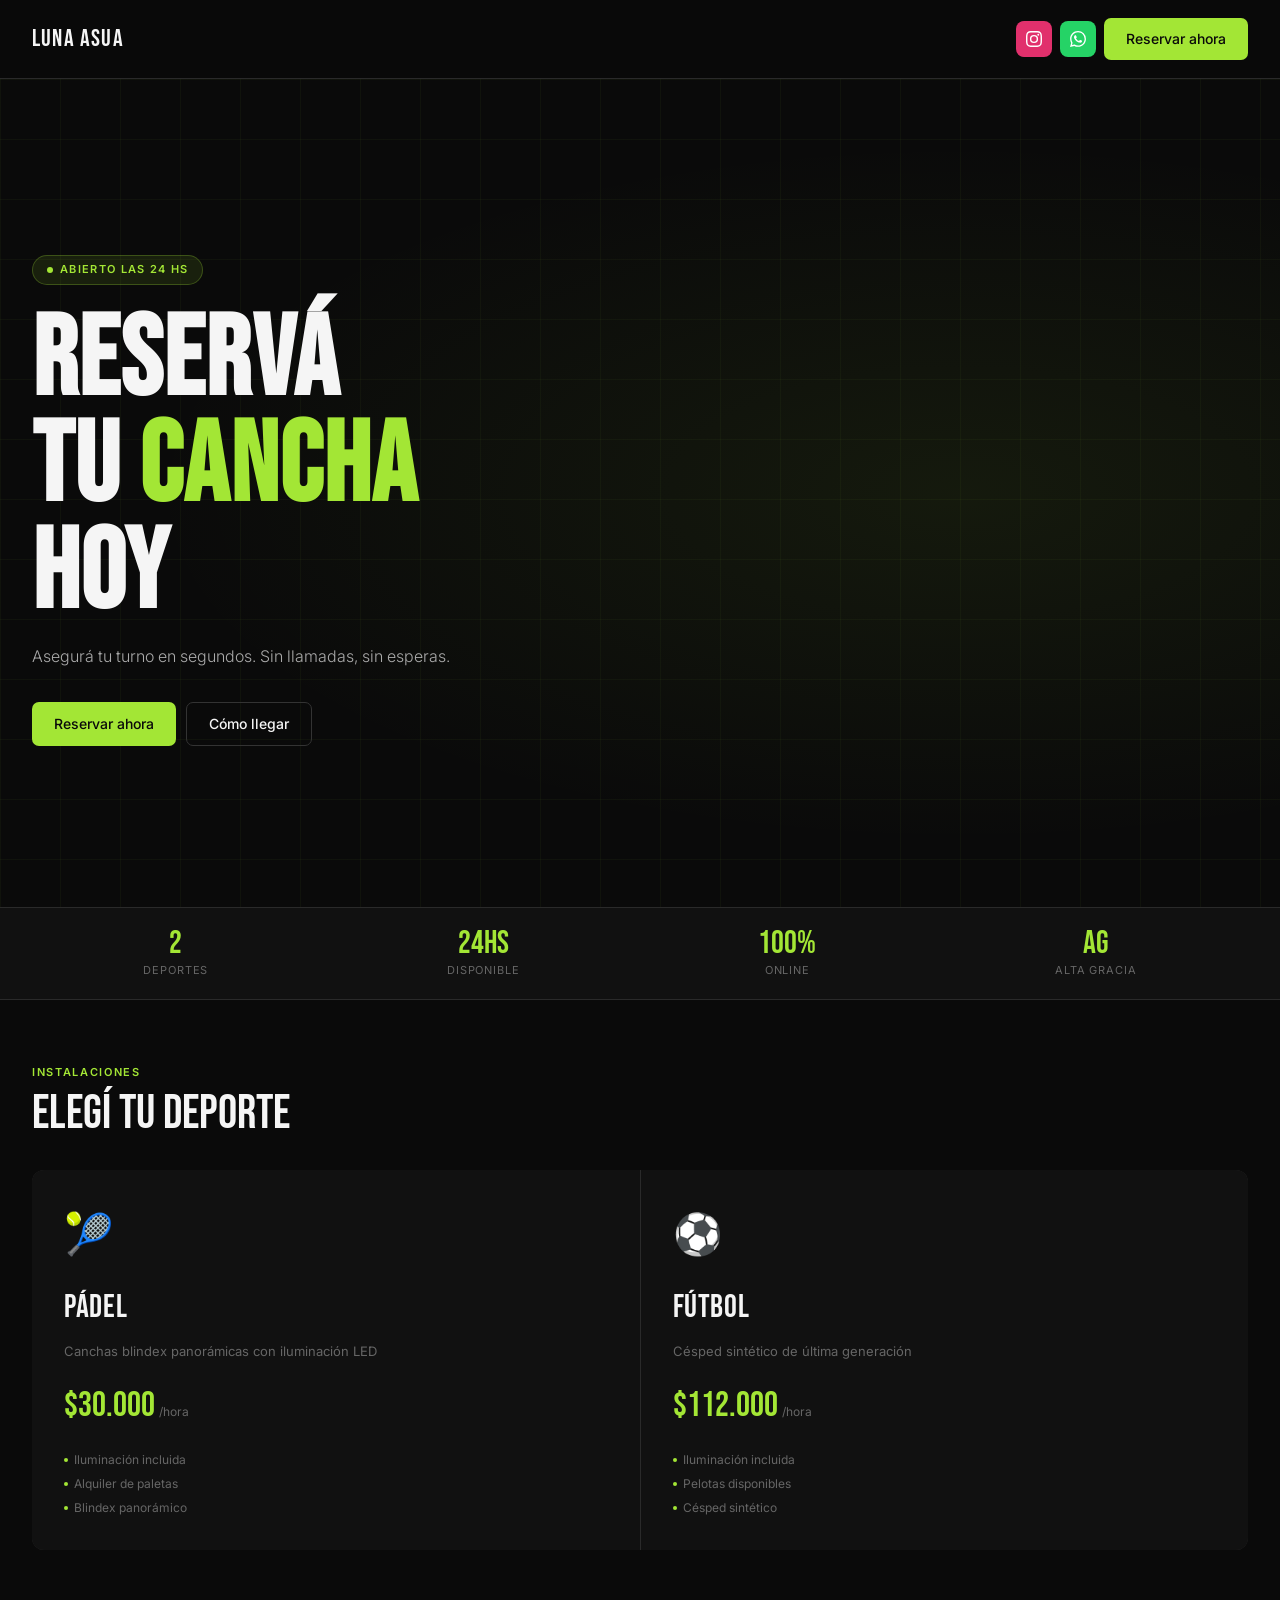
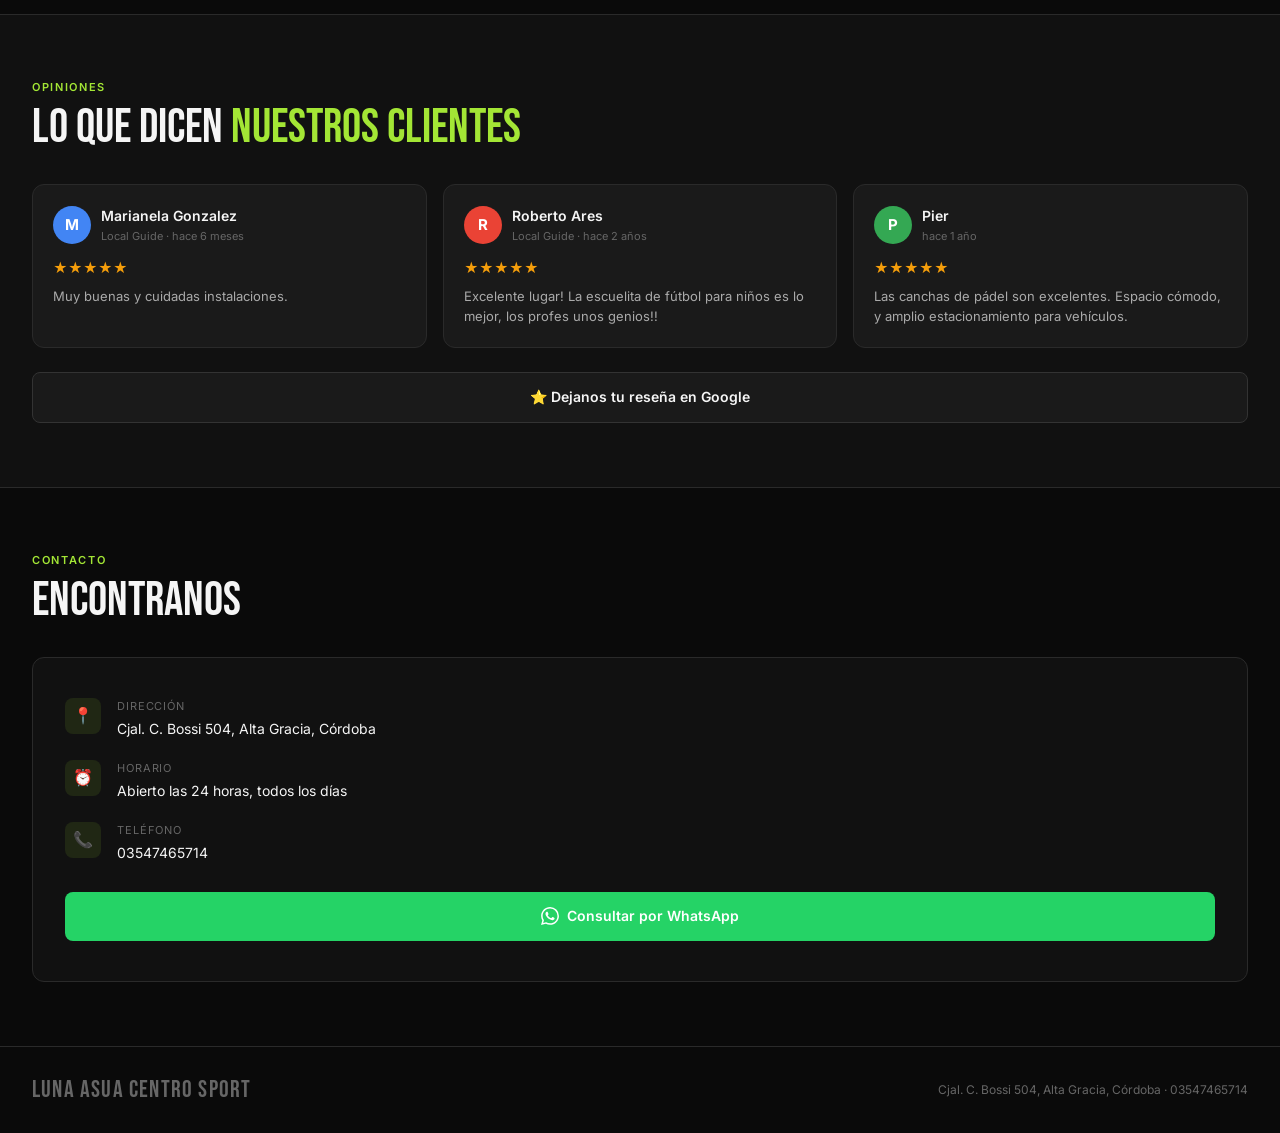
==== index.html @ 110de0d6 "redes sociales en nav y reseñas de google" ====
<!DOCTYPE html>
<html lang="es">
<head>
  <meta charset="UTF-8" />
  <meta name="viewport" content="width=device-width, initial-scale=1.0"/>
  <title>Luna Asua Centro Sport</title>
  <link rel="stylesheet" href="css/style.css"/>
  <style>
    .hero {
      min-height: 92vh;
      display: flex;
      flex-direction: column;
      justify-content: center;
      padding: 4rem 2rem 3rem;
      position: relative;
      overflow: hidden;
    }
    .hero-bg {
      position: absolute; inset: 0;
      background: radial-gradient(ellipse at 75% 50%, rgba(163,230,53,0.07) 0%, transparent 60%);
      pointer-events: none;
    }
    .hero-grid {
      position: absolute; inset: 0;
      background-image:
        linear-gradient(rgba(163,230,53,0.04) 1px, transparent 1px),
        linear-gradient(90deg, rgba(163,230,53,0.04) 1px, transparent 1px);
      background-size: 60px 60px;
      pointer-events: none;
    }
    .hero-badge {
      display: inline-flex; align-items: center; gap: 7px;
      background: rgba(163,230,53,0.1);
      border: 1px solid rgba(163,230,53,0.25);
      color: var(--verde);
      font-size: 11px; font-weight: 600;
      letter-spacing: 0.12em; text-transform: uppercase;
      padding: 5px 14px; border-radius: 100px;
      margin-bottom: 1.5rem; width: fit-content;
    }
    .pulse { width:6px; height:6px; background:var(--verde); border-radius:50%; animation: pulse 2s infinite; }
    @keyframes pulse { 0%,100%{opacity:1} 50%{opacity:.3} }
    .hero h1 {
      font-family: 'Bebas Neue', sans-serif;
      font-size: clamp(3.5rem, 10vw, 7rem);
      line-height: 0.95; letter-spacing: 0.01em;
      margin-bottom: 1rem; position: relative; z-index:1;
    }
    .hero h1 span { color: var(--verde); }
    .hero p { font-size: 1rem; color: var(--text2); max-width: 420px; margin-bottom: 2rem; font-weight: 300; position:relative; z-index:1; }
    .hero-btns { display:flex; gap:10px; flex-wrap:wrap; position:relative; z-index:1; }

    .stats-bar {
      background: var(--bg2);
      border-top: 1px solid var(--border);
      border-bottom: 1px solid var(--border);
      padding: 1.25rem 2rem;
      display: flex; gap: 1rem; flex-wrap: wrap; justify-content: space-around;
    }
    .stat { text-align:center; }
    .stat-num { font-family:'Bebas Neue',sans-serif; font-size:2rem; color:var(--verde); line-height:1; }
    .stat-label { font-size:11px; color:var(--muted); text-transform:uppercase; letter-spacing:0.08em; margin-top:2px; }

    .sports-grid { display:grid; grid-template-columns: repeat(auto-fit, minmax(260px,1fr)); gap:1px; background:var(--border); border-radius:12px; overflow:hidden; }
    .sport-card { background:var(--bg2); padding:2rem; transition:background 0.2s; cursor:pointer; }
    .sport-card:hover { background:var(--bg3); }
    .sport-emoji { font-size:2.5rem; margin-bottom:1rem; display:block; }
    .sport-name { font-family:'Bebas Neue',sans-serif; font-size:2rem; letter-spacing:0.02em; }
    .sport-desc { font-size:13px; color:var(--muted); margin:0.5rem 0 1rem; }
    .sport-price-val { font-family:'Bebas Neue',sans-serif; font-size:2.2rem; color:var(--verde); }
    .sport-price-unit { font-size:12px; color:var(--muted); }
    .features { margin-top:1rem; display:flex; flex-direction:column; gap:5px; }
    .feat { font-size:12px; color:var(--muted); display:flex; align-items:center; gap:6px; }
    .feat::before { content:''; width:4px; height:4px; background:var(--verde); border-radius:50%; flex-shrink:0; }

    .steps-grid { display:grid; grid-template-columns:repeat(auto-fit,minmax(180px,1fr)); gap:1.5rem; }
    .step-num { font-family:'Bebas Neue',sans-serif; font-size:4rem; color:rgba(163,230,53,0.12); line-height:1; margin-bottom:-0.5rem; }
    .step-title { font-size:15px; font-weight:600; margin-bottom:0.3rem; }
    .step-desc { font-size:13px; color:var(--muted); }

    .contact-card { background:var(--bg2); border:1px solid var(--border); border-radius:12px; padding:2.5rem 2rem; display:flex; flex-direction:column; gap:1.25rem; }
    .contact-row { display:flex; align-items:flex-start; gap:1rem; }
    .contact-icon { width:36px; height:36px; background:rgba(163,230,53,0.1); border-radius:8px; display:flex; align-items:center; justify-content:center; font-size:16px; flex-shrink:0; }
    .contact-lbl { font-size:11px; color:var(--muted); text-transform:uppercase; letter-spacing:0.08em; margin-bottom:2px; }
    .contact-val { font-size:14px; }
    .whatsapp-btn {
      display:flex; align-items:center; justify-content:center; gap:8px;
      background:#25d366; color:#fff; font-weight:600; font-size:14px;
      padding:13px 24px; border-radius:8px; border:none; cursor:pointer;
      transition:opacity 0.2s; margin-top:0.5rem; text-decoration:none;
    }
    .whatsapp-btn:hover { opacity:0.88; }
  </style>
</head>
<body>

<nav class="nav">
  <div class="nav-brand" id="nav-brand">CARGANDO...</div>
 <div style="display:flex;align-items:center;gap:8px;">
  <a id="nav-instagram" href="#" target="_blank" style="width:36px;height:36px;border-radius:8px;background:#E1306C;display:flex;align-items:center;justify-content:center;">
    <svg width="16" height="16" viewBox="0 0 24 24" fill="white"><path d="M12 2.163c3.204 0 3.584.012 4.85.07 3.252.148 4.771 1.691 4.919 4.919.058 1.265.069 1.645.069 4.849 0 3.205-.012 3.584-.069 4.849-.149 3.225-1.664 4.771-4.919 4.919-1.266.058-1.644.07-4.85.07-3.204 0-3.584-.012-4.849-.07-3.26-.149-4.771-1.699-4.919-4.92-.058-1.265-.07-1.644-.07-4.849 0-3.204.013-3.583.07-4.849.149-3.227 1.664-4.771 4.919-4.919 1.266-.057 1.645-.069 4.849-.069zM12 0C8.741 0 8.333.014 7.053.072 2.695.272.273 2.69.073 7.052.014 8.333 0 8.741 0 12c0 3.259.014 3.668.072 4.948.2 4.358 2.618 6.78 6.98 6.98C8.333 23.986 8.741 24 12 24c3.259 0 3.668-.014 4.948-.072 4.354-.2 6.782-2.618 6.979-6.98.059-1.28.073-1.689.073-4.948 0-3.259-.014-3.667-.072-4.947-.196-4.354-2.617-6.78-6.979-6.98C15.668.014 15.259 0 12 0zm0 5.838a6.162 6.162 0 100 12.324 6.162 6.162 0 000-12.324zM12 16a4 4 0 110-8 4 4 0 010 8zm6.406-11.845a1.44 1.44 0 100 2.881 1.44 1.44 0 000-2.881z"/></svg>
  </a>
  <a id="nav-whatsapp" href="#" target="_blank" style="width:36px;height:36px;border-radius:8px;background:#25d366;display:flex;align-items:center;justify-content:center;">
    <svg width="16" height="16" viewBox="0 0 24 24" fill="white"><path d="M17.472 14.382c-.297-.149-1.758-.867-2.03-.967-.273-.099-.471-.148-.67.15-.197.297-.767.966-.94 1.164-.173.199-.347.223-.644.075-.297-.15-1.255-.463-2.39-1.475-.883-.788-1.48-1.761-1.653-2.059-.173-.297-.018-.458.13-.606.134-.133.298-.347.446-.52.149-.174.198-.298.298-.497.099-.198.05-.371-.025-.52-.075-.149-.669-1.612-.916-2.207-.242-.579-.487-.5-.669-.51-.173-.008-.371-.01-.57-.01-.198 0-.52.074-.792.372-.272.297-1.04 1.016-1.04 2.479 0 1.462 1.065 2.875 1.213 3.074.149.198 2.096 3.2 5.077 4.487.709.306 1.262.489 1.694.625.712.227 1.36.195 1.871.118.571-.085 1.758-.719 2.006-1.413.248-.694.248-1.289.173-1.413-.074-.124-.272-.198-.57-.347m-5.421 7.403h-.004a9.87 9.87 0 01-5.031-1.378l-.361-.214-3.741.982.998-3.648-.235-.374a9.86 9.86 0 01-1.51-5.26c.001-5.45 4.436-9.884 9.888-9.884 2.64 0 5.122 1.03 6.988 2.898a9.825 9.825 0 012.893 6.994c-.003 5.45-4.437 9.884-9.885 9.884m8.413-18.297A11.815 11.815 0 0012.05 0C5.495 0 .16 5.335.157 11.892c0 2.096.547 4.142 1.588 5.945L.057 24l6.305-1.654a11.882 11.882 0 005.683 1.448h.005c6.554 0 11.89-5.335 11.893-11.893a11.821 11.821 0 00-3.48-8.413z"/></svg>
  </a>
  <a href="reservar.html" class="btn btn-primary">Reservar ahora</a>
</div>
</nav>

<!-- HERO -->
<section class="hero">
  <div class="hero-bg"></div>
  <div class="hero-grid"></div>
  <div class="hero-badge"><span class="pulse"></span>Abierto las 24 hs</div>
  <h1>RESERVÁ<br>TU <span>CANCHA</span><br>HOY</h1>
  <p>Asegurá tu turno en segundos. Sin llamadas, sin esperas.</p>
  <div class="hero-btns">
    <a href="reservar.html" class="btn btn-primary">Reservar ahora</a>
    <a id="btn-mapa" href="#" class="btn btn-ghost" target="_blank">Cómo llegar</a>
  </div>
</section>

<!-- STATS -->
<div class="stats-bar">
  <div class="stat"><div class="stat-num" id="stat-deportes">—</div><div class="stat-label">Deportes</div></div>
  <div class="stat"><div class="stat-num">24HS</div><div class="stat-label">Disponible</div></div>
  <div class="stat"><div class="stat-num">100%</div><div class="stat-label">Online</div></div>
  <div class="stat"><div class="stat-num">AG</div><div class="stat-label">Alta Gracia</div></div>
</div>

<!-- DEPORTES -->
<section class="section">
  <div class="section-label">Instalaciones</div>
  <div class="section-title">Elegí tu deporte</div>
  <div class="sports-grid" id="sports-grid"></div>
</section>

<!-- CÓMO FUNCIONA -->

    <section class="section" style="background:var(--bg2); border-top:1px solid var(--border); border-bottom:1px solid var(--border);">
  <div class="section-label">Opiniones</div>
  <div class="section-title">Lo que dicen <span style="color:var(--verde)">nuestros clientes</span></div>
  <div style="display:grid;grid-template-columns:repeat(auto-fit,minmax(260px,1fr));gap:1rem;margin-bottom:1.5rem;">
    <div style="background:var(--bg3);border:1px solid var(--border);border-radius:12px;padding:1.25rem;">
      <div style="display:flex;align-items:center;gap:10px;margin-bottom:0.75rem;">
        <div style="width:38px;height:38px;border-radius:50%;background:#4285f4;display:flex;align-items:center;justify-content:center;font-weight:700;color:#fff;font-size:15px;">M</div>
        <div>
          <div style="font-size:14px;font-weight:600;">Marianela Gonzalez</div>
          <div style="font-size:11px;color:var(--muted);">Local Guide · hace 6 meses</div>
        </div>
      </div>
      <div style="color:#f59e0b;font-size:14px;margin-bottom:6px;">★★★★★</div>
      <p style="font-size:13px;color:var(--text2);line-height:1.6;">Muy buenas y cuidadas instalaciones.</p>
    </div>
    <div style="background:var(--bg3);border:1px solid var(--border);border-radius:12px;padding:1.25rem;">
      <div style="display:flex;align-items:center;gap:10px;margin-bottom:0.75rem;">
        <div style="width:38px;height:38px;border-radius:50%;background:#ea4335;display:flex;align-items:center;justify-content:center;font-weight:700;color:#fff;font-size:15px;">R</div>
        <div>
          <div style="font-size:14px;font-weight:600;">Roberto Ares</div>
          <div style="font-size:11px;color:var(--muted);">Local Guide · hace 2 años</div>
        </div>
      </div>
      <div style="color:#f59e0b;font-size:14px;margin-bottom:6px;">★★★★★</div>
      <p style="font-size:13px;color:var(--text2);line-height:1.6;">Excelente lugar! La escuelita de fútbol para niños es lo mejor, los profes unos genios!!</p>
    </div>
    <div style="background:var(--bg3);border:1px solid var(--border);border-radius:12px;padding:1.25rem;">
      <div style="display:flex;align-items:center;gap:10px;margin-bottom:0.75rem;">
        <div style="width:38px;height:38px;border-radius:50%;background:#34a853;display:flex;align-items:center;justify-content:center;font-weight:700;color:#fff;font-size:15px;">P</div>
        <div>
          <div style="font-size:14px;font-weight:600;">Pier</div>
          <div style="font-size:11px;color:var(--muted);">hace 1 año</div>
        </div>
      </div>
      <div style="color:#f59e0b;font-size:14px;margin-bottom:6px;">★★★★★</div>
      <p style="font-size:13px;color:var(--text2);line-height:1.6;">Las canchas de pádel son excelentes. Espacio cómodo, y amplio estacionamiento para vehículos.</p>
    </div>
  </div>
  <a href="https://www.google.com/maps/place/Luna+-+Asua+Centro+Sport/@-31.6527877,-64.4208845,1919m/data=!3m1!1e3!4m8!3m7!1s0x942d579588a7d0e3:0x297179f683d9a90e!8m2!3d-31.6526319!4d-64.4248749!9m1!1b1!16s%2Fg%2F11t6v9pdvb?entry=ttu" target="_blank" style="display:flex;align-items:center;justify-content:center;gap:8px;background:var(--bg3);border:1px solid var(--border2);border-radius:8px;padding:13px 24px;color:var(--text);font-size:14px;font-weight:600;text-decoration:none;transition:background 0.2s;">
    ⭐ Dejanos tu reseña en Google
  </a>
</section>
</section>

<!-- CONTACTO -->
<section class="section">
  <div class="section-label">Contacto</div>
  <div class="section-title">Encontranos</div>
  <div class="contact-card">
    <div class="contact-row">
      <div class="contact-icon">📍</div>
      <div><div class="contact-lbl">Dirección</div><div class="contact-val" id="dir">—</div></div>
    </div>
    <div class="contact-row">
      <div class="contact-icon">⏰</div>
      <div><div class="contact-lbl">Horario</div><div class="contact-val">Abierto las 24 horas, todos los días</div></div>
    </div>
    <div class="contact-row">
      <div class="contact-icon">📞</div>
      <div><div class="contact-lbl">Teléfono</div><div class="contact-val" id="tel">—</div></div>
    </div>
    <a id="btn-whatsapp" href="#" class="whatsapp-btn" target="_blank">
      <svg width="18" height="18" viewBox="0 0 24 24" fill="white"><path d="M17.472 14.382c-.297-.149-1.758-.867-2.03-.967-.273-.099-.471-.148-.67.15-.197.297-.767.966-.94 1.164-.173.199-.347.223-.644.075-.297-.15-1.255-.463-2.39-1.475-.883-.788-1.48-1.761-1.653-2.059-.173-.297-.018-.458.13-.606.134-.133.298-.347.446-.52.149-.174.198-.298.298-.497.099-.198.05-.371-.025-.52-.075-.149-.669-1.612-.916-2.207-.242-.579-.487-.5-.669-.51-.173-.008-.371-.01-.57-.01-.198 0-.52.074-.792.372-.272.297-1.04 1.016-1.04 2.479 0 1.462 1.065 2.875 1.213 3.074.149.198 2.096 3.2 5.077 4.487.709.306 1.262.489 1.694.625.712.227 1.36.195 1.871.118.571-.085 1.758-.719 2.006-1.413.248-.694.248-1.289.173-1.413-.074-.124-.272-.198-.57-.347m-5.421 7.403h-.004a9.87 9.87 0 01-5.031-1.378l-.361-.214-3.741.982.998-3.648-.235-.374a9.86 9.86 0 01-1.51-5.26c.001-5.45 4.436-9.884 9.888-9.884 2.64 0 5.122 1.03 6.988 2.898a9.825 9.825 0 012.893 6.994c-.003 5.45-4.437 9.884-9.885 9.884m8.413-18.297A11.815 11.815 0 0012.05 0C5.495 0 .16 5.335.157 11.892c0 2.096.547 4.142 1.588 5.945L.057 24l6.305-1.654a11.882 11.882 0 005.683 1.448h.005c6.554 0 11.89-5.335 11.893-11.893a11.821 11.821 0 00-3.48-8.413z"/></svg>
      Consultar por WhatsApp
    </a>
  </div>
</section>

<footer>
  <div class="nav-brand" id="footer-brand">—</div>
  <div id="footer-dir">—</div>
</footer>

<script src="js/config.js"></script>
<script>
  // Poblar con config
  document.getElementById('nav-brand').innerHTML = CONFIG.nombre.split(' ').slice(0,2).join(' ').toUpperCase();
  document.getElementById('footer-brand').innerHTML = CONFIG.nombre.toUpperCase();
  document.getElementById('footer-dir').textContent = CONFIG.direccion + ' · ' + CONFIG.telefono;
  document.getElementById('dir').textContent = CONFIG.direccion;
  document.getElementById('tel').textContent = CONFIG.telefono;
  document.getElementById('stat-deportes').textContent = CONFIG.deportes.length;
  document.getElementById('btn-mapa').href = CONFIG.mapsUrl;
  document.getElementById('btn-whatsapp').href = `https://wa.me/${CONFIG.whatsapp}`;
document.getElementById('nav-instagram').href = CONFIG.instagram;
document.getElementById('nav-whatsapp').href = `https://wa.me/${CONFIG.whatsapp}`;
  // Deportes
  const grid = document.getElementById('sports-grid');
  CONFIG.deportes.forEach(d => {
    grid.innerHTML += `
      <div class="sport-card" onclick="location.href='reservar.html?deporte=${d.id}'">
        <span class="sport-emoji">${d.emoji}</span>
        <div class="sport-name">${d.nombre}</div>
        <div class="sport-desc">${d.descripcion}</div>
        <div style="display:flex;align-items:baseline;gap:4px;margin-top:.5rem">
          <span class="sport-price-val">$${d.precio.toLocaleString('es-AR')}</span>
          <span class="sport-price-unit">/hora</span>
        </div>
        <div class="features">${d.caracteristicas.map(c=>`<div class="feat">${c}</div>`).join('')}</div>
      </div>`;
  });
</script>
</body>
</html>
---- css/style.css ----
@import url('https://fonts.googleapis.com/css2?family=Bebas+Neue&family=Inter:wght@300;400;500;600&display=swap');

*, *::before, *::after { box-sizing: border-box; margin: 0; padding: 0; }

:root {
  --verde: #a3e635;
  --verde-dark: #84cc16;
  --bg: #0a0a0a;
  --bg2: #111111;
  --bg3: #1a1a1a;
  --bg4: #222222;
  --text: #f5f5f5;
  --text2: #aaaaaa;
  --muted: #666;
  --border: #2a2a2a;
  --border2: #333;
  --danger: #ef4444;
  --warning: #f59e0b;
  --success: #22c55e;
}

body {
  background: var(--bg);
  color: var(--text);
  font-family: 'Inter', sans-serif;
  font-size: 15px;
  line-height: 1.6;
}

a { color: inherit; text-decoration: none; }

/* NAV */
.nav {
  display: flex;
  align-items: center;
  justify-content: space-between;
  padding: 1.1rem 2rem;
  border-bottom: 1px solid var(--border);
  position: sticky;
  top: 0;
  background: rgba(10,10,10,0.93);
  backdrop-filter: blur(10px);
  z-index: 100;
}
.nav-brand {
  font-family: 'Bebas Neue', sans-serif;
  font-size: 1.5rem;
  letter-spacing: 0.05em;
}
.nav-brand span { color: var(--verde); }

/* BOTONES */
.btn {
  display: inline-flex;
  align-items: center;
  gap: 7px;
  padding: 10px 22px;
  border-radius: 7px;
  font-size: 14px;
  font-weight: 500;
  cursor: pointer;
  border: none;
  transition: all 0.18s;
}
.btn-primary { background: var(--verde); color: #0a0a0a; }
.btn-primary:hover { background: var(--verde-dark); transform: translateY(-1px); }
.btn-ghost { background: transparent; color: var(--text); border: 1px solid var(--border2); }
.btn-ghost:hover { border-color: #555; background: var(--bg3); }
.btn-danger { background: var(--danger); color: #fff; }
.btn-danger:hover { opacity: 0.85; }
.btn-success { background: var(--success); color: #0a0a0a; }
.btn-success:hover { opacity: 0.85; }
.btn:disabled { opacity: 0.45; cursor: not-allowed; transform: none; }

/* INPUTS */
input, select, textarea {
  background: var(--bg3);
  border: 1px solid var(--border2);
  color: var(--text);
  border-radius: 7px;
  padding: 10px 14px;
  font-size: 14px;
  font-family: 'Inter', sans-serif;
  width: 100%;
  transition: border-color 0.15s;
}
input:focus, select:focus, textarea:focus {
  outline: none;
  border-color: var(--verde);
}
label {
  font-size: 12px;
  font-weight: 500;
  color: var(--text2);
  text-transform: uppercase;
  letter-spacing: 0.08em;
  display: block;
  margin-bottom: 6px;
}
.field { margin-bottom: 1.1rem; }

/* CARDS */
.card {
  background: var(--bg2);
  border: 1px solid var(--border);
  border-radius: 12px;
  padding: 1.5rem;
}

/* BADGE */
.badge {
  display: inline-flex;
  align-items: center;
  gap: 5px;
  padding: 3px 10px;
  border-radius: 100px;
  font-size: 11px;
  font-weight: 600;
  text-transform: uppercase;
  letter-spacing: 0.07em;
}
.badge-pendiente { background: rgba(245,158,11,0.15); color: var(--warning); }
.badge-confirmada { background: rgba(34,197,94,0.15); color: var(--success); }
.badge-cancelada { background: rgba(239,68,68,0.15); color: var(--danger); }

/* SECCIÓN */
.section { padding: 4rem 2rem; }
.section-label {
  font-size: 11px;
  text-transform: uppercase;
  letter-spacing: 0.15em;
  color: var(--verde);
  font-weight: 600;
  margin-bottom: 0.5rem;
}
.section-title {
  font-family: 'Bebas Neue', sans-serif;
  font-size: clamp(2rem, 5vw, 3rem);
  line-height: 1;
  margin-bottom: 2rem;
}

/* TOAST */
#toast {
  position: fixed;
  bottom: 1.5rem;
  left: 50%;
  transform: translateX(-50%) translateY(80px);
  background: var(--bg3);
  border: 1px solid var(--border2);
  color: var(--text);
  padding: 12px 22px;
  border-radius: 8px;
  font-size: 14px;
  z-index: 999;
  transition: transform 0.3s ease;
  white-space: nowrap;
}
#toast.show { transform: translateX(-50%) translateY(0); }
#toast.ok { border-color: var(--success); color: var(--success); }
#toast.error { border-color: var(--danger); color: var(--danger); }

/* FOOTER */
footer {
  border-top: 1px solid var(--border);
  padding: 1.5rem 2rem;
  display: flex;
  justify-content: space-between;
  align-items: center;
  flex-wrap: wrap;
  gap: 0.5rem;
  font-size: 12px;
  color: var(--muted);
}

/* RESPONSIVE */
@media (max-width: 600px) {
  .nav { padding: 1rem; }
  .section { padding: 2.5rem 1rem; }
}
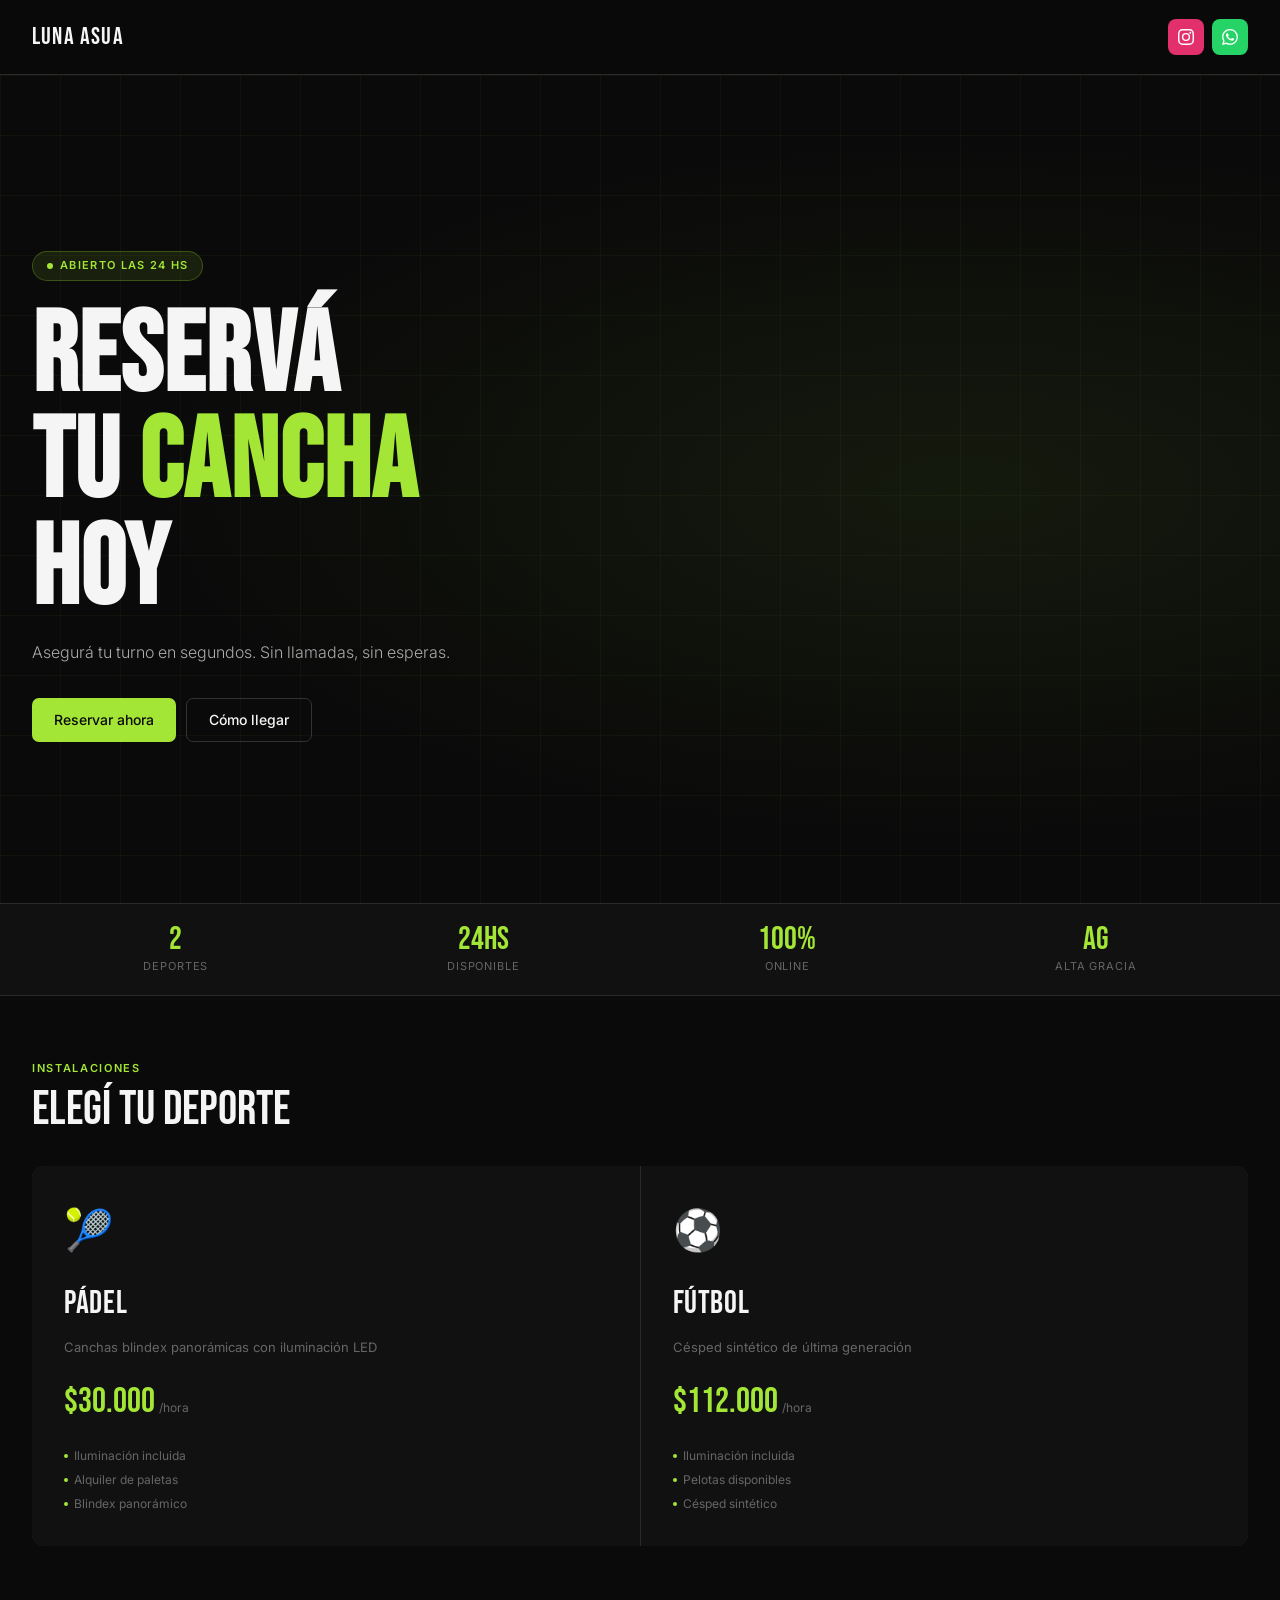
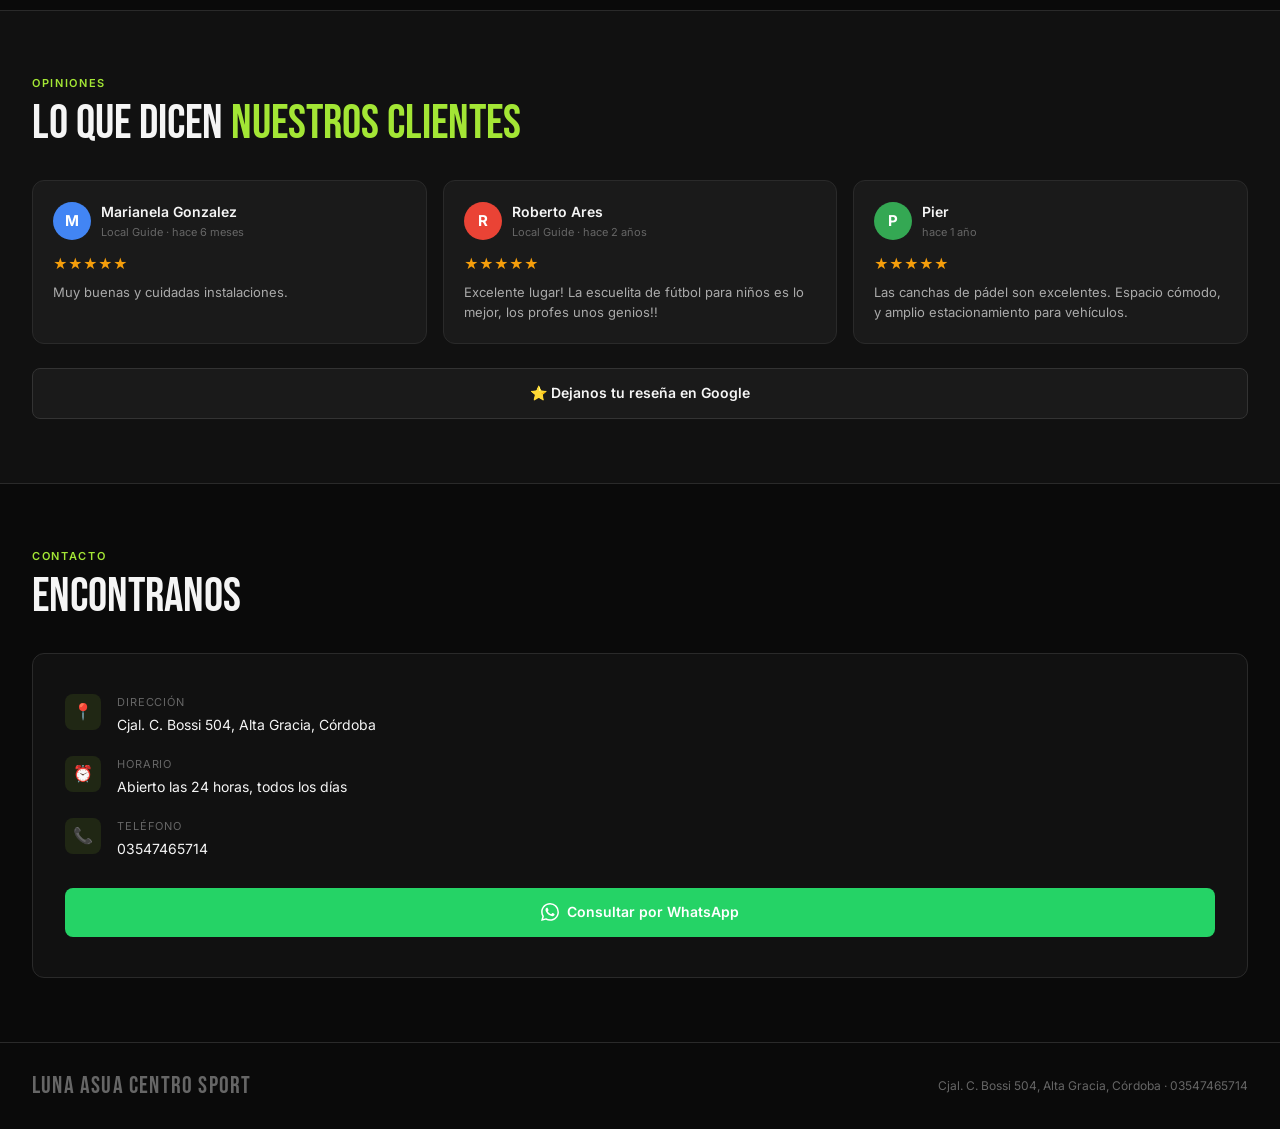
==== commit 33d81e28: "sacar boton reservar del nav" ====
--- a/index.html
+++ b/index.html
@@ -103,7 +103,6 @@
   <a id="nav-whatsapp" href="#" target="_blank" style="width:36px;height:36px;border-radius:8px;background:#25d366;display:flex;align-items:center;justify-content:center;">
     <svg width="16" height="16" viewBox="0 0 24 24" fill="white"><path d="M17.472 14.382c-.297-.149-1.758-.867-2.03-.967-.273-.099-.471-.148-.67.15-.197.297-.767.966-.94 1.164-.173.199-.347.223-.644.075-.297-.15-1.255-.463-2.39-1.475-.883-.788-1.48-1.761-1.653-2.059-.173-.297-.018-.458.13-.606.134-.133.298-.347.446-.52.149-.174.198-.298.298-.497.099-.198.05-.371-.025-.52-.075-.149-.669-1.612-.916-2.207-.242-.579-.487-.5-.669-.51-.173-.008-.371-.01-.57-.01-.198 0-.52.074-.792.372-.272.297-1.04 1.016-1.04 2.479 0 1.462 1.065 2.875 1.213 3.074.149.198 2.096 3.2 5.077 4.487.709.306 1.262.489 1.694.625.712.227 1.36.195 1.871.118.571-.085 1.758-.719 2.006-1.413.248-.694.248-1.289.173-1.413-.074-.124-.272-.198-.57-.347m-5.421 7.403h-.004a9.87 9.87 0 01-5.031-1.378l-.361-.214-3.741.982.998-3.648-.235-.374a9.86 9.86 0 01-1.51-5.26c.001-5.45 4.436-9.884 9.888-9.884 2.64 0 5.122 1.03 6.988 2.898a9.825 9.825 0 012.893 6.994c-.003 5.45-4.437 9.884-9.885 9.884m8.413-18.297A11.815 11.815 0 0012.05 0C5.495 0 .16 5.335.157 11.892c0 2.096.547 4.142 1.588 5.945L.057 24l6.305-1.654a11.882 11.882 0 005.683 1.448h.005c6.554 0 11.89-5.335 11.893-11.893a11.821 11.821 0 00-3.48-8.413z"/></svg>
   </a>
-  <a href="reservar.html" class="btn btn-primary">Reservar ahora</a>
 </div>
 </nav>
 
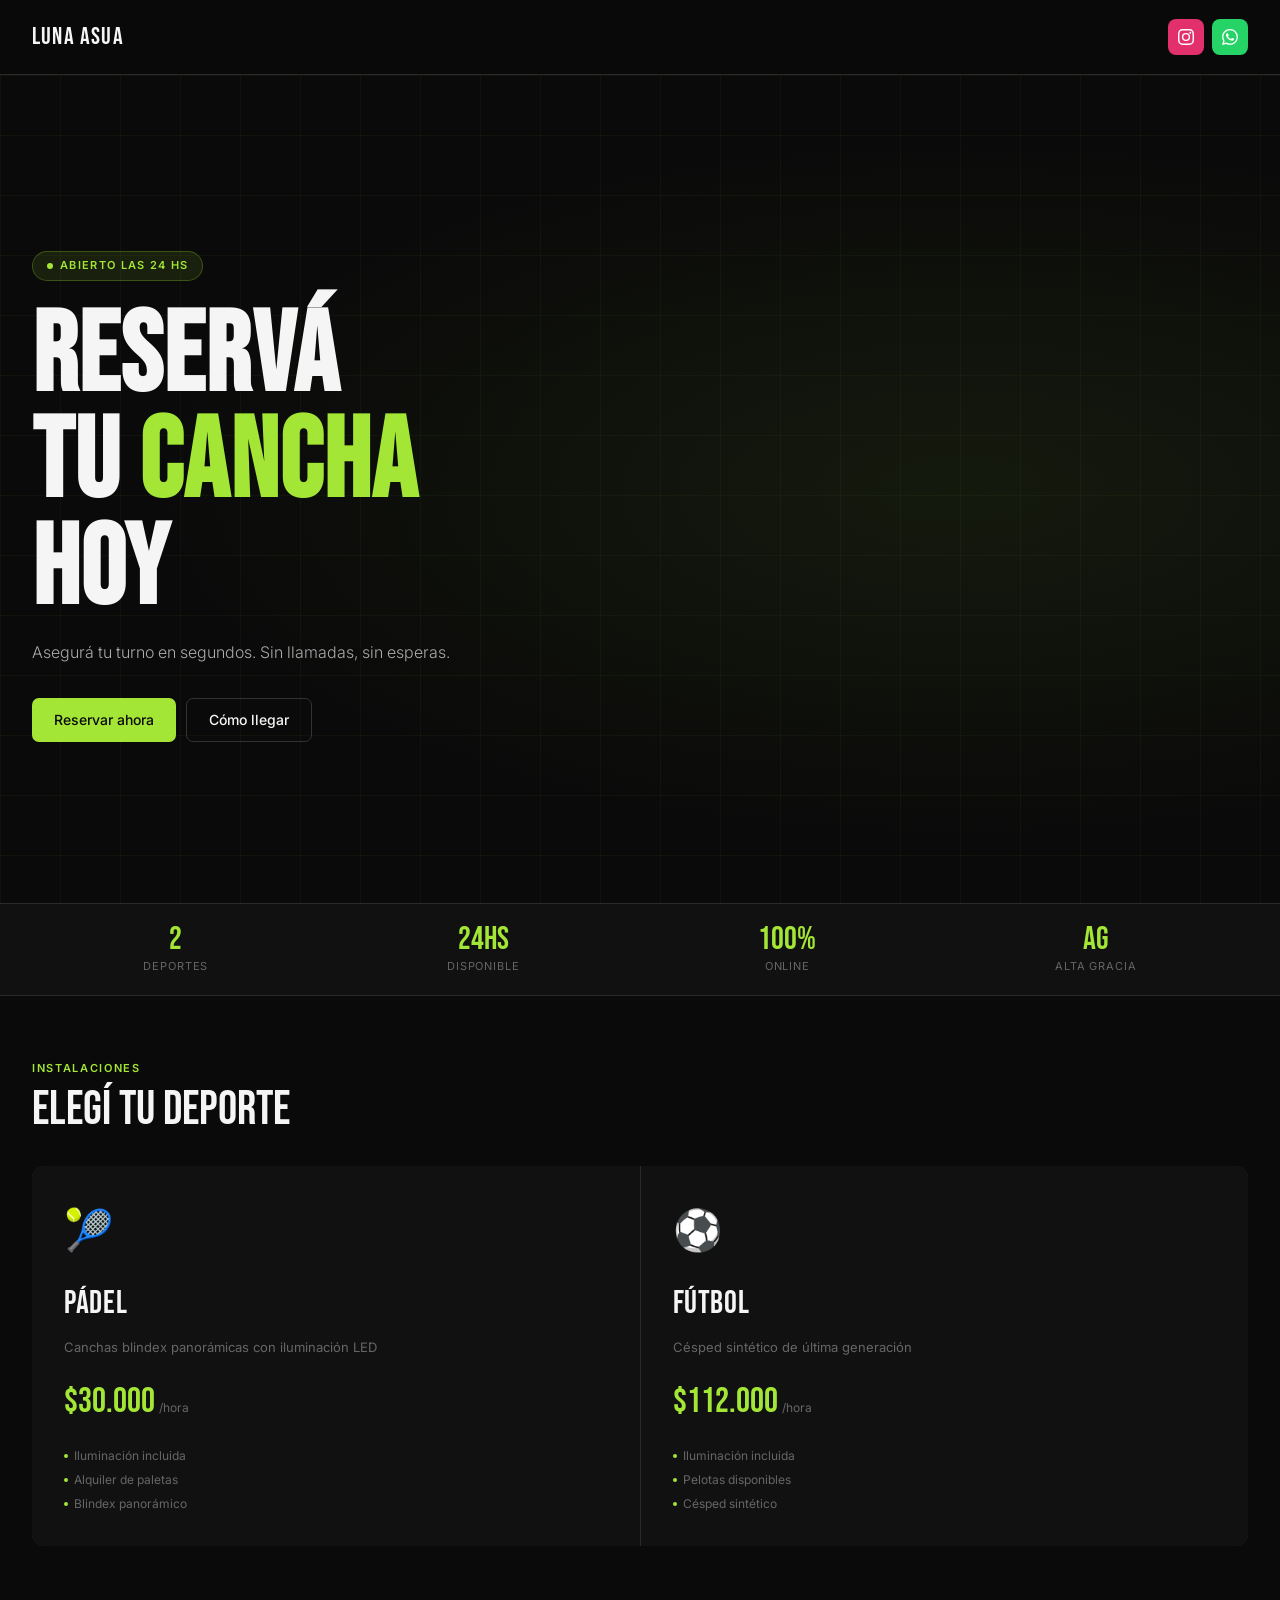
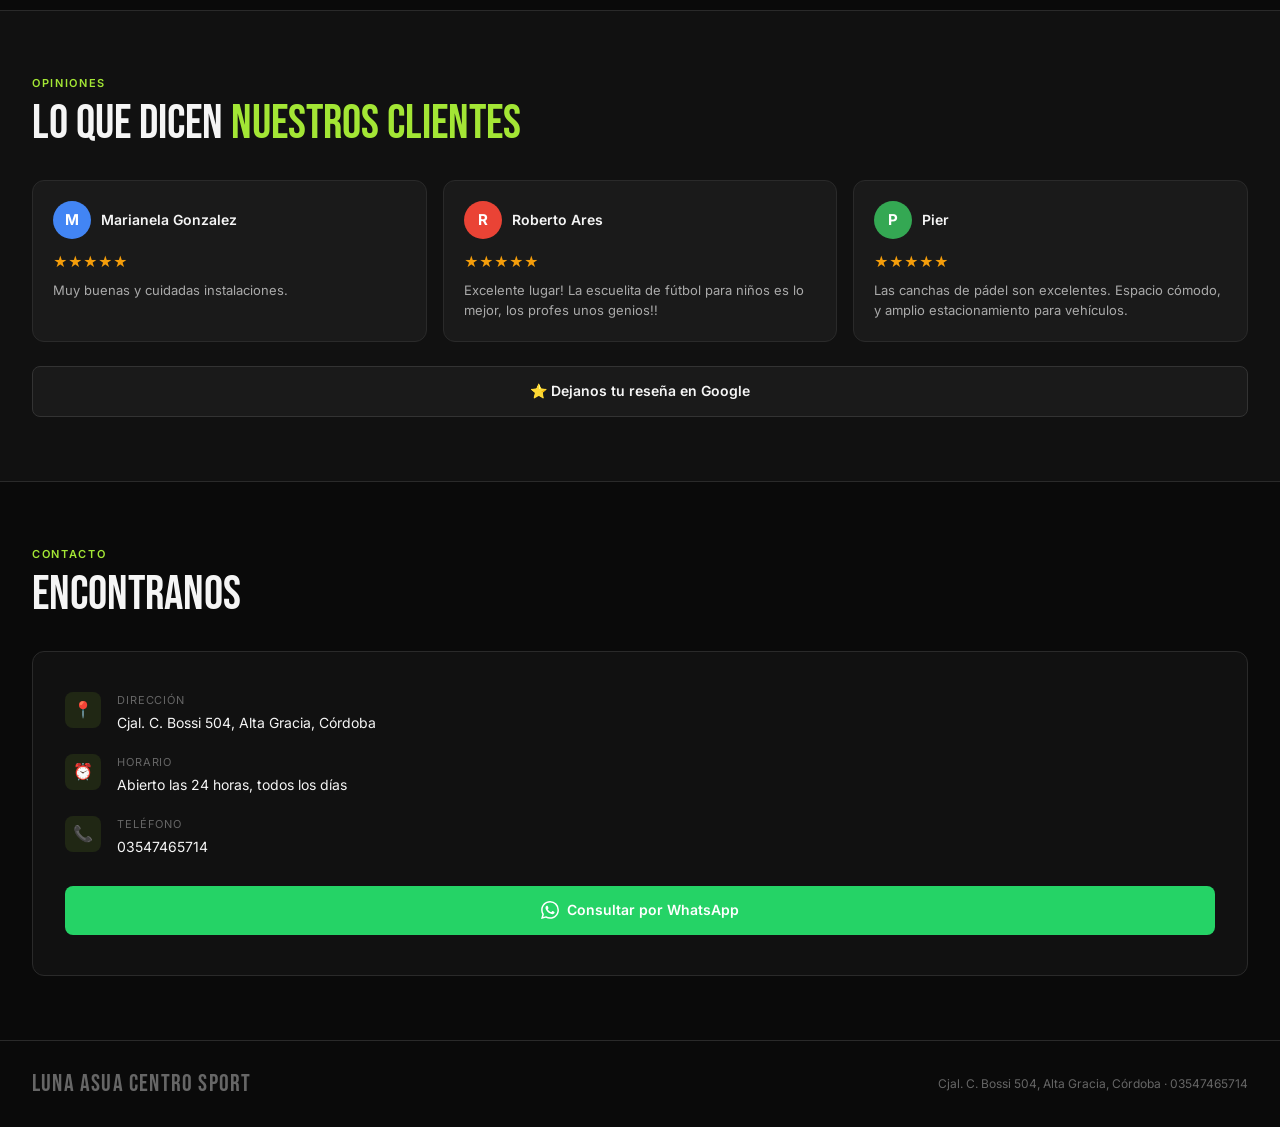
==== commit 45b98cbf: "sacar fechas de reseñas" ====
--- a/index.html
+++ b/index.html
@@ -145,7 +145,7 @@
         <div style="width:38px;height:38px;border-radius:50%;background:#4285f4;display:flex;align-items:center;justify-content:center;font-weight:700;color:#fff;font-size:15px;">M</div>
         <div>
           <div style="font-size:14px;font-weight:600;">Marianela Gonzalez</div>
-          <div style="font-size:11px;color:var(--muted);">Local Guide · hace 6 meses</div>
+     
         </div>
       </div>
       <div style="color:#f59e0b;font-size:14px;margin-bottom:6px;">★★★★★</div>
@@ -156,7 +156,7 @@
         <div style="width:38px;height:38px;border-radius:50%;background:#ea4335;display:flex;align-items:center;justify-content:center;font-weight:700;color:#fff;font-size:15px;">R</div>
         <div>
           <div style="font-size:14px;font-weight:600;">Roberto Ares</div>
-          <div style="font-size:11px;color:var(--muted);">Local Guide · hace 2 años</div>
+    
         </div>
       </div>
       <div style="color:#f59e0b;font-size:14px;margin-bottom:6px;">★★★★★</div>
@@ -167,7 +167,7 @@
         <div style="width:38px;height:38px;border-radius:50%;background:#34a853;display:flex;align-items:center;justify-content:center;font-weight:700;color:#fff;font-size:15px;">P</div>
         <div>
           <div style="font-size:14px;font-weight:600;">Pier</div>
-          <div style="font-size:11px;color:var(--muted);">hace 1 año</div>
+         
         </div>
       </div>
       <div style="color:#f59e0b;font-size:14px;margin-bottom:6px;">★★★★★</div>
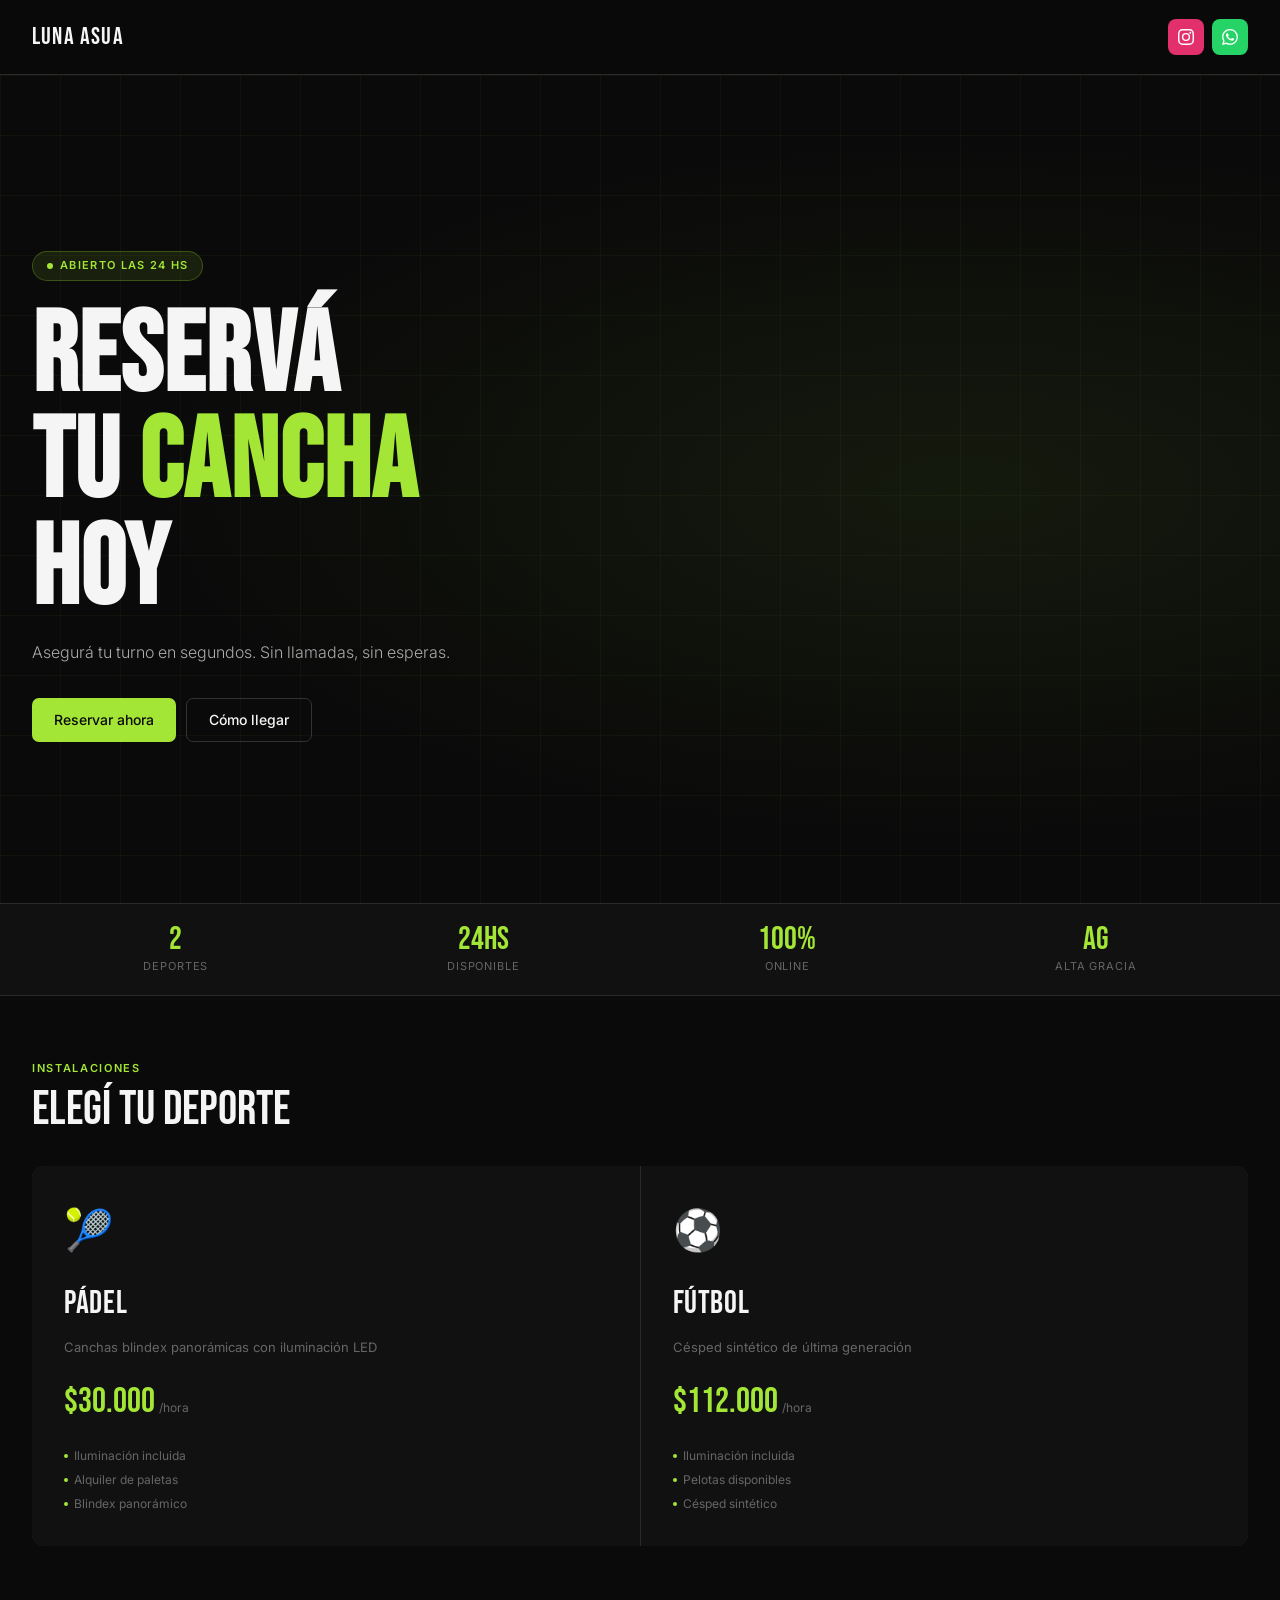
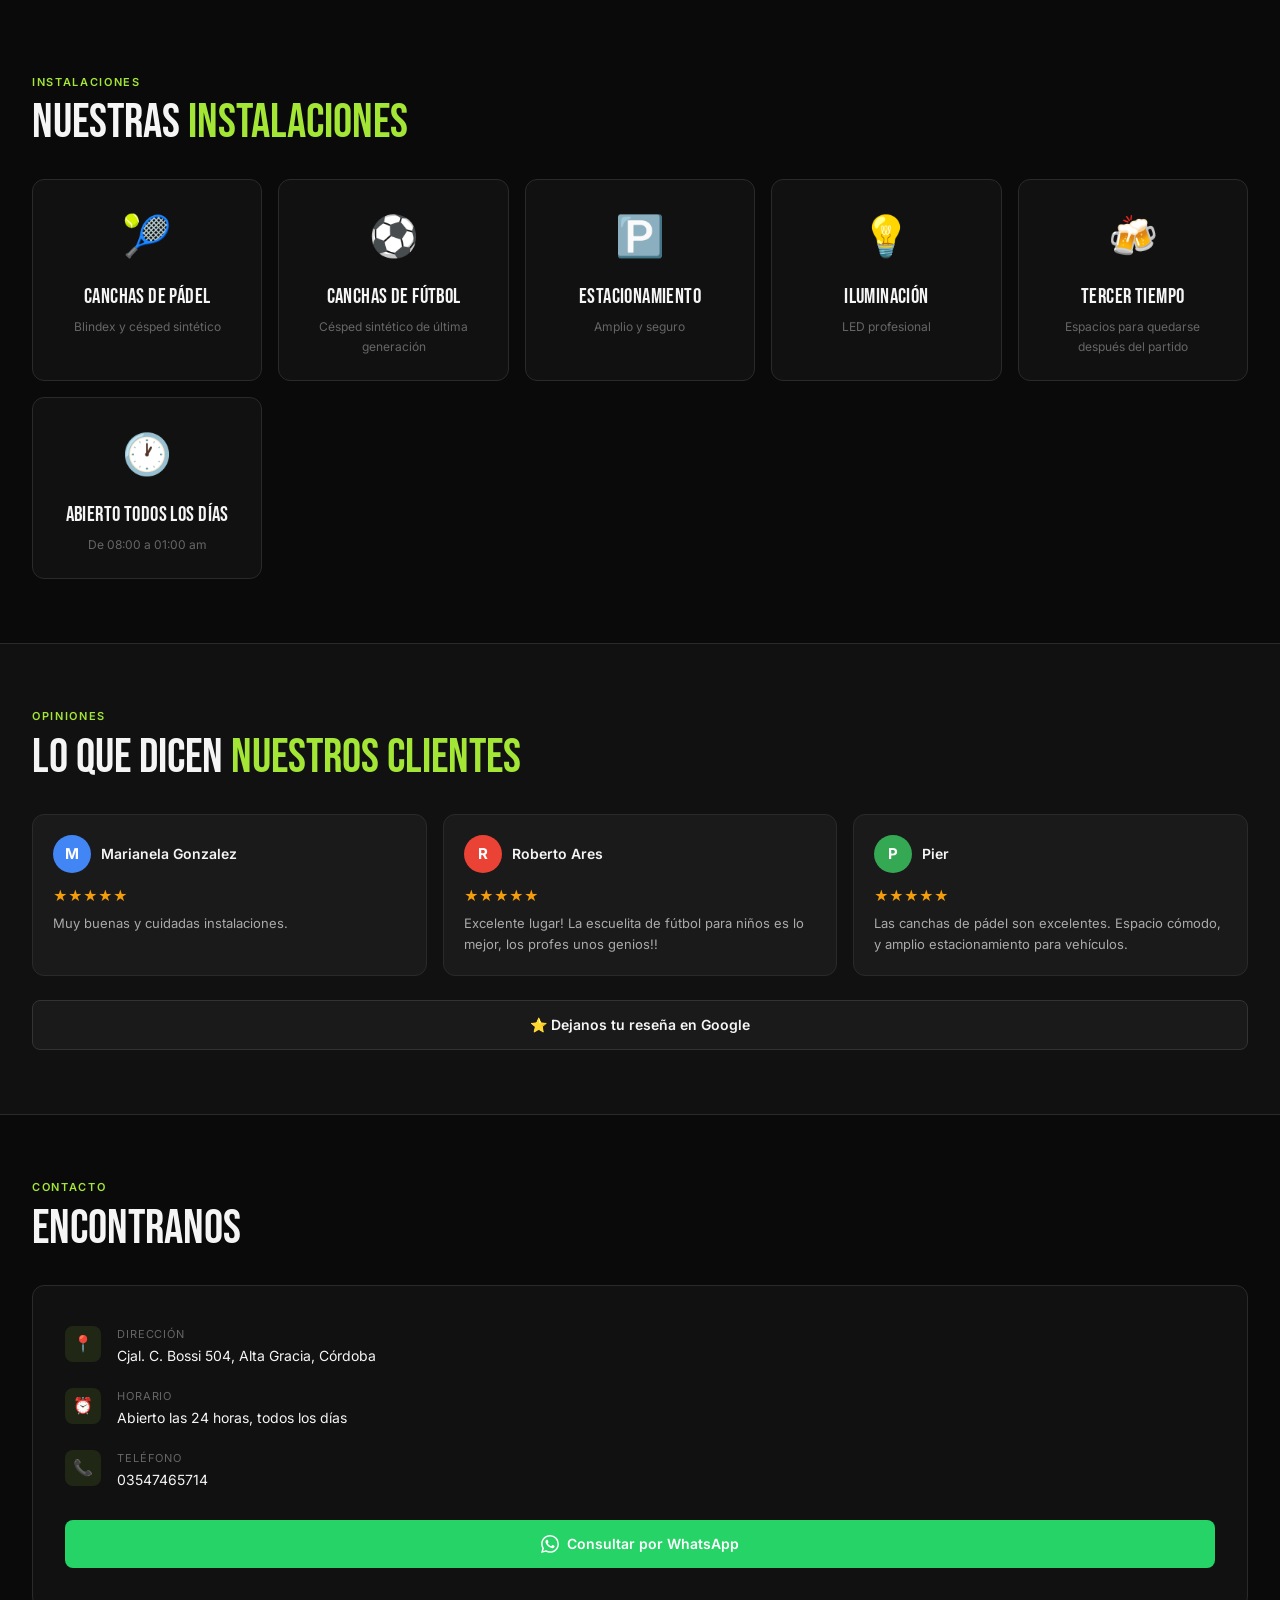
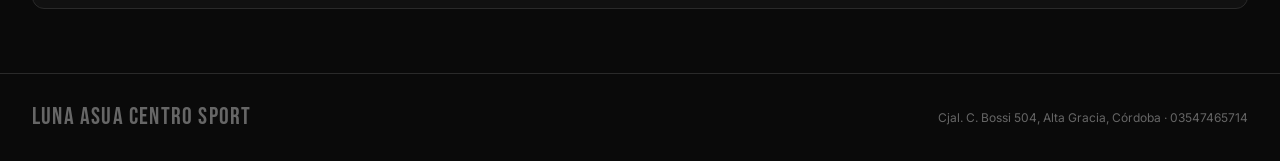
==== commit 3f8ef4f7: "agregar amenities y reseñas" ====
--- a/index.html
+++ b/index.html
@@ -135,7 +135,11 @@
 </section>
 
 <!-- CÓMO FUNCIONA -->
-
+<section class="section">
+  <div class="section-label">Instalaciones</div>
+  <div class="section-title">Nuestras <span style="color:var(--verde)">instalaciones</span></div>
+  <div style="display:grid;grid-template-columns:repeat(auto-fit,minmax(200px,1fr));gap:1rem;" id="amenities-grid"></div>
+</section>
     <section class="section" style="background:var(--bg2); border-top:1px solid var(--border); border-bottom:1px solid var(--border);">
   <div class="section-label">Opiniones</div>
   <div class="section-title">Lo que dicen <span style="color:var(--verde)">nuestros clientes</span></div>
@@ -223,6 +227,16 @@
 document.getElementById('nav-instagram').href = CONFIG.instagram;
 document.getElementById('nav-whatsapp').href = `https://wa.me/${CONFIG.whatsapp}`;
   // Deportes
+  // Amenities
+const amenGrid = document.getElementById('amenities-grid');
+CONFIG.amenities.forEach(a => {
+  amenGrid.innerHTML += `
+    <div style="background:var(--bg2);border:1px solid var(--border);border-radius:12px;padding:1.5rem;text-align:center;">
+      <div style="font-size:2.5rem;margin-bottom:0.75rem;">${a.emoji}</div>
+      <div style="font-family:'Bebas Neue',sans-serif;font-size:1.3rem;letter-spacing:0.02em;margin-bottom:0.25rem;">${a.titulo}</div>
+      <div style="font-size:12px;color:var(--muted);">${a.descripcion}</div>
+    </div>`;
+});
   const grid = document.getElementById('sports-grid');
   CONFIG.deportes.forEach(d => {
     grid.innerHTML += `
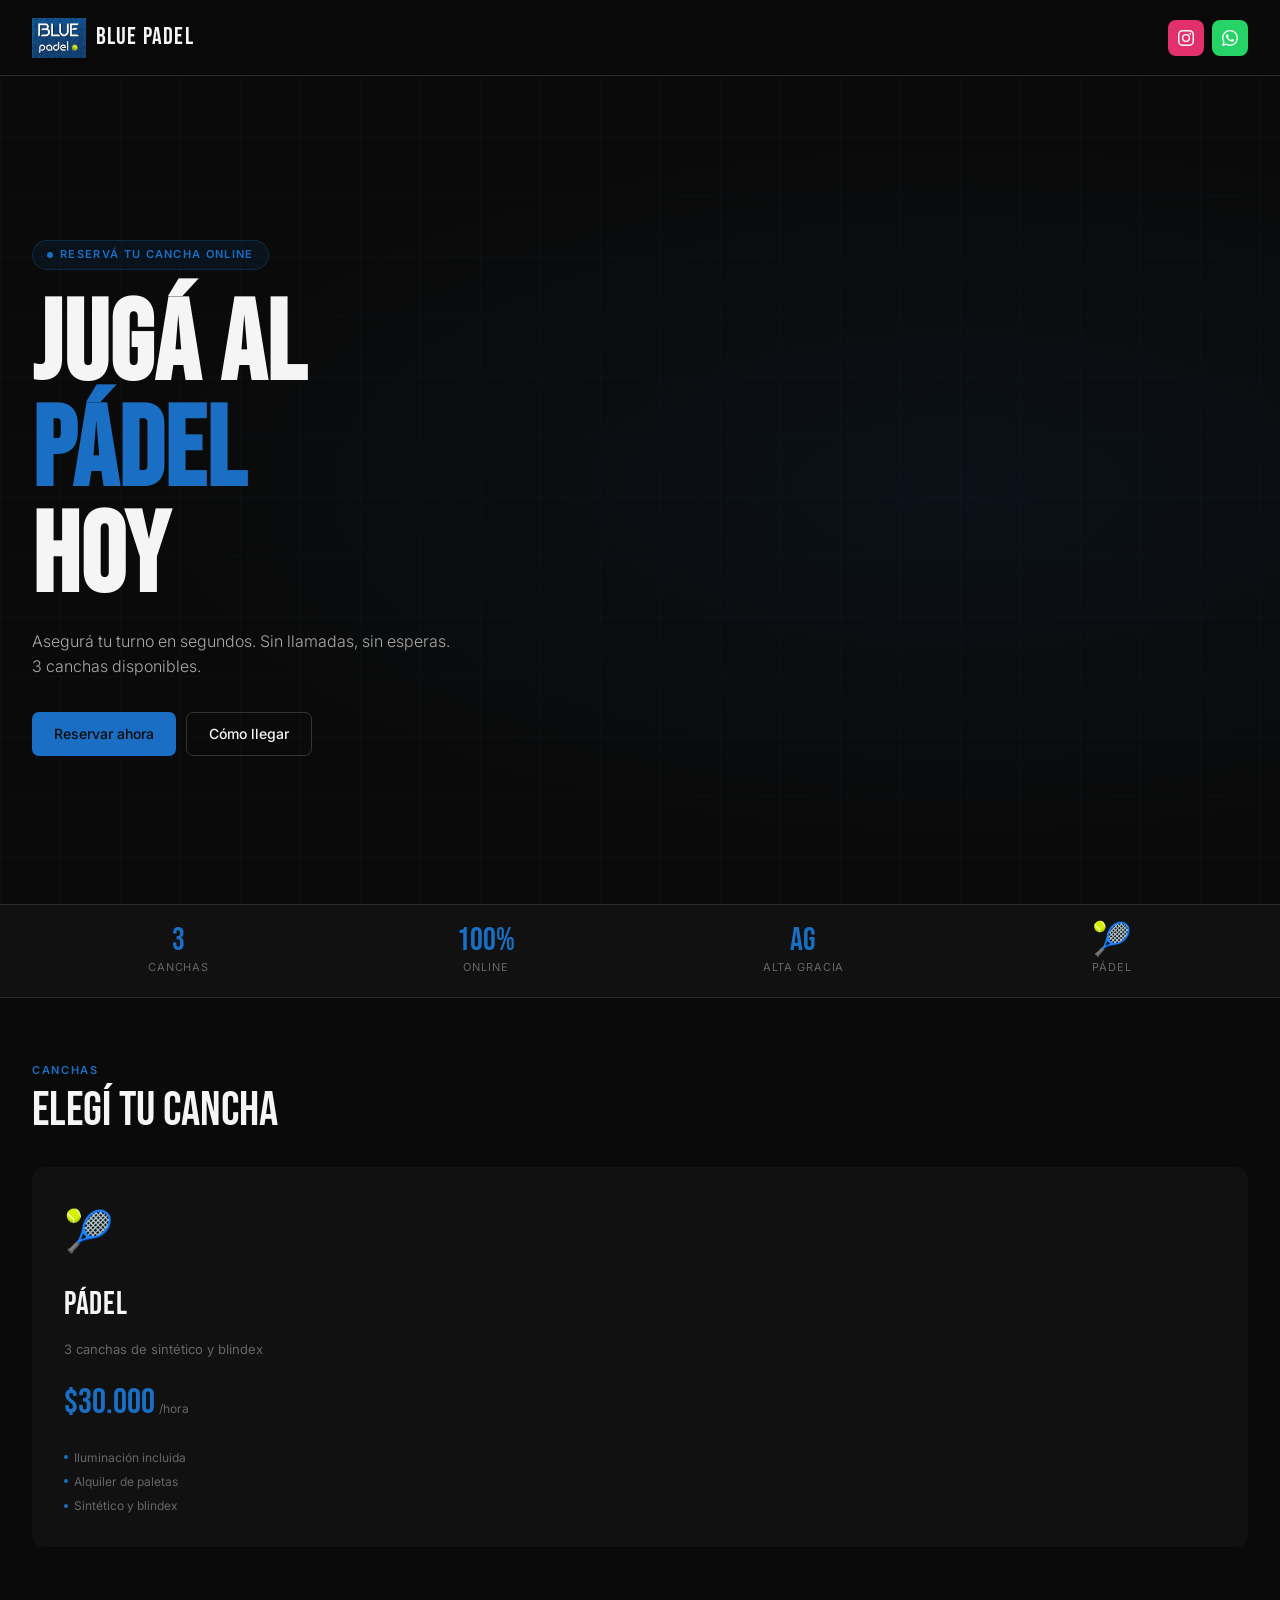
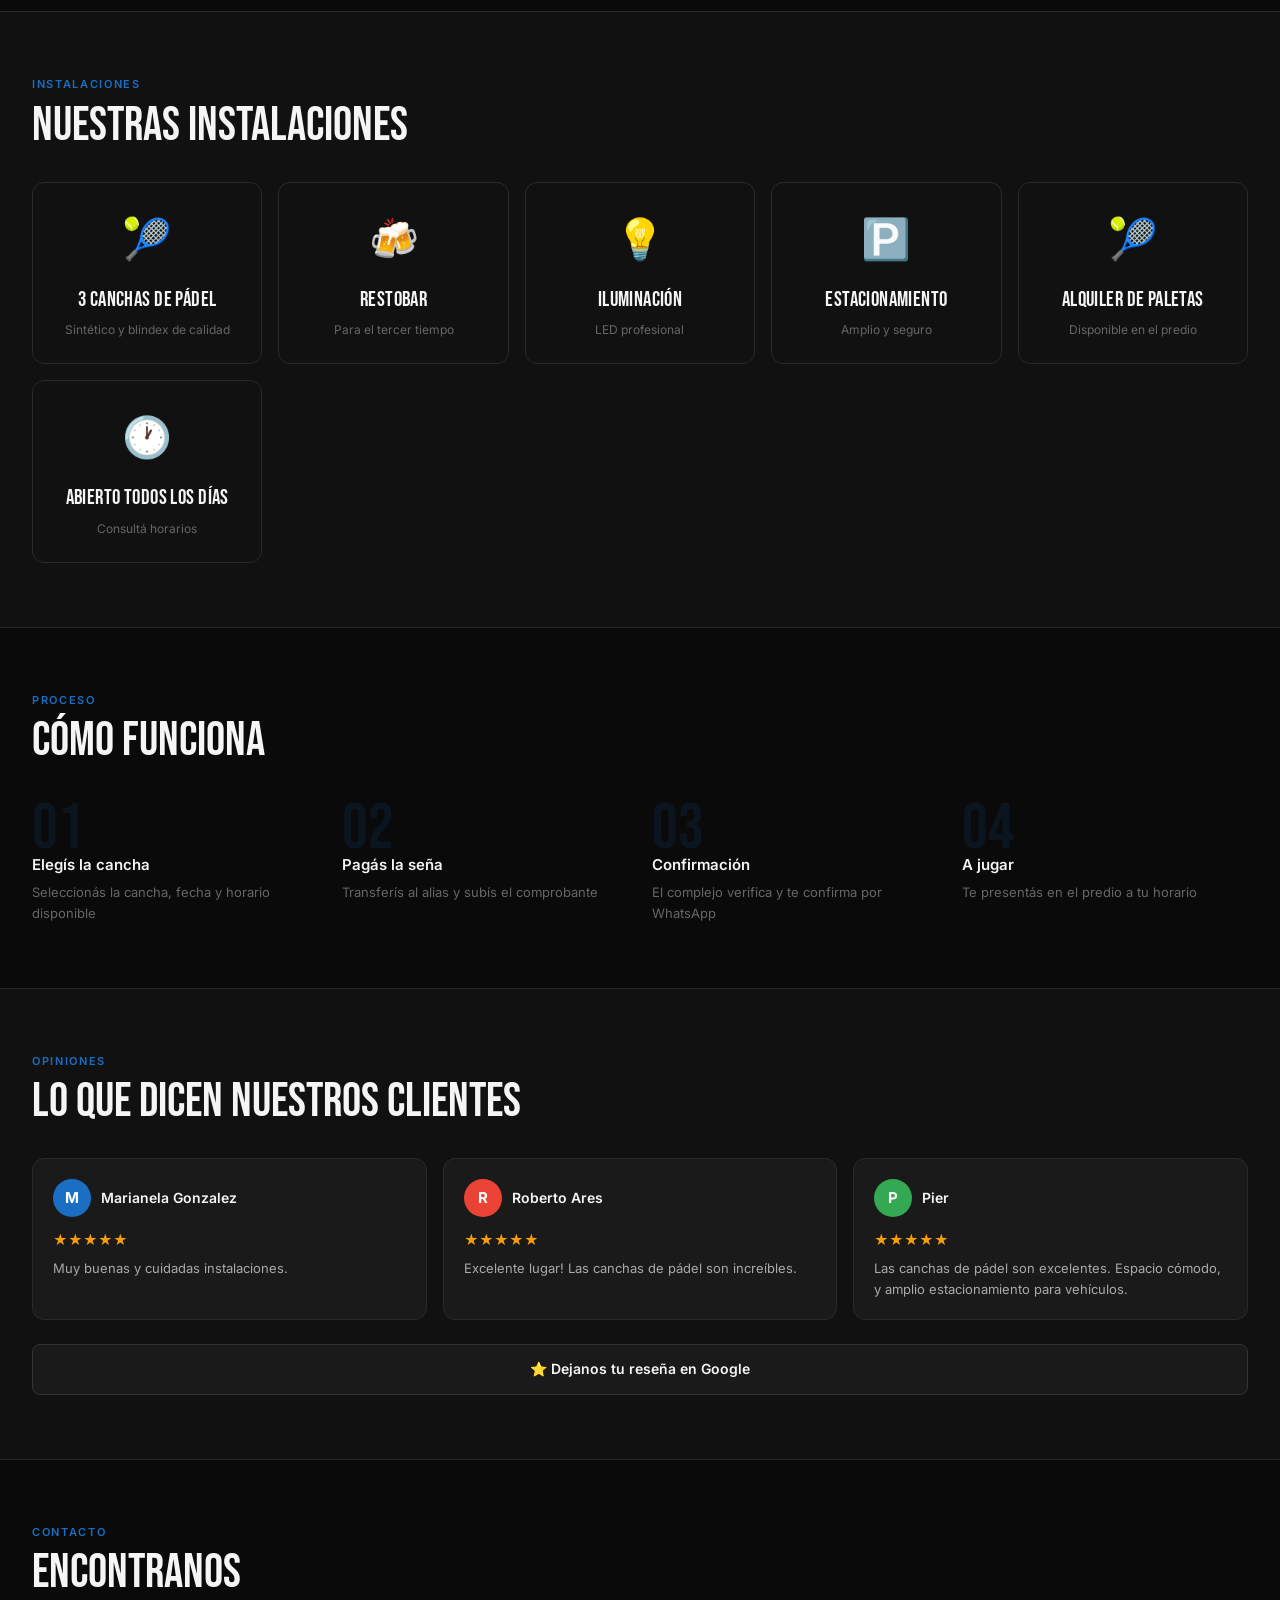
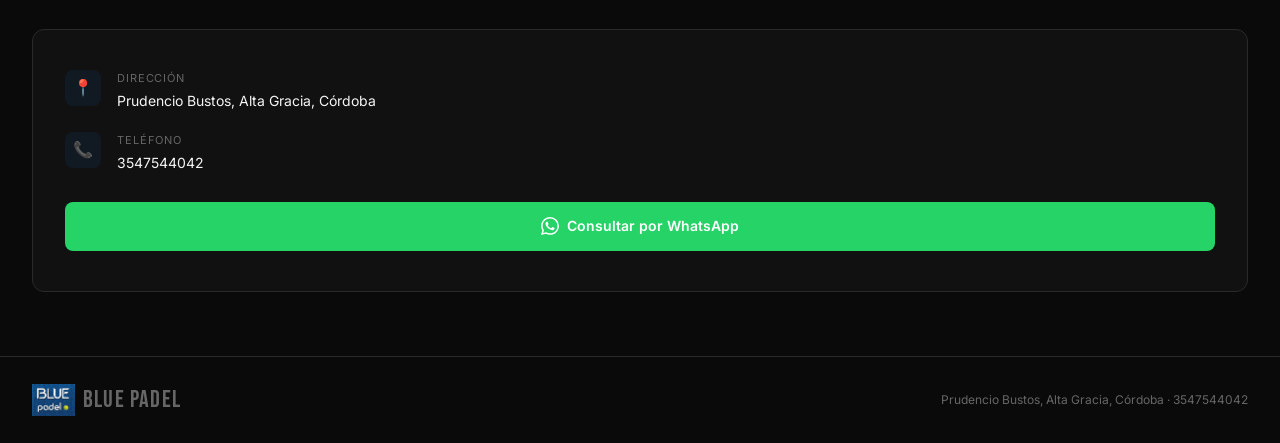
==== commit 21c094d3: "v1.0 blue padel" ====
--- a/index.html
+++ b/index.html
@@ -3,7 +3,7 @@
 <head>
   <meta charset="UTF-8" />
   <meta name="viewport" content="width=device-width, initial-scale=1.0"/>
-  <title>Luna Asua Centro Sport</title>
+  <title>Blue Padel — Alta Gracia</title>
   <link rel="stylesheet" href="css/style.css"/>
   <style>
     .hero {
@@ -17,21 +17,21 @@
     }
     .hero-bg {
       position: absolute; inset: 0;
-      background: radial-gradient(ellipse at 75% 50%, rgba(163,230,53,0.07) 0%, transparent 60%);
+      background: radial-gradient(ellipse at 75% 50%, rgba(26,111,196,0.07) 0%, transparent 60%);
       pointer-events: none;
     }
     .hero-grid {
       position: absolute; inset: 0;
       background-image:
-        linear-gradient(rgba(163,230,53,0.04) 1px, transparent 1px),
-        linear-gradient(90deg, rgba(163,230,53,0.04) 1px, transparent 1px);
+        linear-gradient(rgba(26,111,196,0.04) 1px, transparent 1px),
+        linear-gradient(90deg, rgba(26,111,196,0.04) 1px, transparent 1px);
       background-size: 60px 60px;
       pointer-events: none;
     }
     .hero-badge {
       display: inline-flex; align-items: center; gap: 7px;
-      background: rgba(163,230,53,0.1);
-      border: 1px solid rgba(163,230,53,0.25);
+      background: rgba(26,111,196,0.1);
+      border: 1px solid rgba(26,111,196,0.25);
       color: var(--verde);
       font-size: 11px; font-weight: 600;
       letter-spacing: 0.12em; text-transform: uppercase;
@@ -74,13 +74,13 @@
     .feat::before { content:''; width:4px; height:4px; background:var(--verde); border-radius:50%; flex-shrink:0; }
 
     .steps-grid { display:grid; grid-template-columns:repeat(auto-fit,minmax(180px,1fr)); gap:1.5rem; }
-    .step-num { font-family:'Bebas Neue',sans-serif; font-size:4rem; color:rgba(163,230,53,0.12); line-height:1; margin-bottom:-0.5rem; }
+    .step-num { font-family:'Bebas Neue',sans-serif; font-size:4rem; color:rgba(26,111,196,0.12); line-height:1; margin-bottom:-0.5rem; }
     .step-title { font-size:15px; font-weight:600; margin-bottom:0.3rem; }
     .step-desc { font-size:13px; color:var(--muted); }
 
     .contact-card { background:var(--bg2); border:1px solid var(--border); border-radius:12px; padding:2.5rem 2rem; display:flex; flex-direction:column; gap:1.25rem; }
     .contact-row { display:flex; align-items:flex-start; gap:1rem; }
-    .contact-icon { width:36px; height:36px; background:rgba(163,230,53,0.1); border-radius:8px; display:flex; align-items:center; justify-content:center; font-size:16px; flex-shrink:0; }
+    .contact-icon { width:36px; height:36px; background:rgba(26,111,196,0.1); border-radius:8px; display:flex; align-items:center; justify-content:center; font-size:16px; flex-shrink:0; }
     .contact-lbl { font-size:11px; color:var(--muted); text-transform:uppercase; letter-spacing:0.08em; margin-bottom:2px; }
     .contact-val { font-size:14px; }
     .whatsapp-btn {
@@ -95,24 +95,27 @@
 <body>
 
 <nav class="nav">
-  <div class="nav-brand" id="nav-brand">CARGANDO...</div>
- <div style="display:flex;align-items:center;gap:8px;">
-  <a id="nav-instagram" href="#" target="_blank" style="width:36px;height:36px;border-radius:8px;background:#E1306C;display:flex;align-items:center;justify-content:center;">
-    <svg width="16" height="16" viewBox="0 0 24 24" fill="white"><path d="M12 2.163c3.204 0 3.584.012 4.85.07 3.252.148 4.771 1.691 4.919 4.919.058 1.265.069 1.645.069 4.849 0 3.205-.012 3.584-.069 4.849-.149 3.225-1.664 4.771-4.919 4.919-1.266.058-1.644.07-4.85.07-3.204 0-3.584-.012-4.849-.07-3.26-.149-4.771-1.699-4.919-4.92-.058-1.265-.07-1.644-.07-4.849 0-3.204.013-3.583.07-4.849.149-3.227 1.664-4.771 4.919-4.919 1.266-.057 1.645-.069 4.849-.069zM12 0C8.741 0 8.333.014 7.053.072 2.695.272.273 2.69.073 7.052.014 8.333 0 8.741 0 12c0 3.259.014 3.668.072 4.948.2 4.358 2.618 6.78 6.98 6.98C8.333 23.986 8.741 24 12 24c3.259 0 3.668-.014 4.948-.072 4.354-.2 6.782-2.618 6.979-6.98.059-1.28.073-1.689.073-4.948 0-3.259-.014-3.667-.072-4.947-.196-4.354-2.617-6.78-6.979-6.98C15.668.014 15.259 0 12 0zm0 5.838a6.162 6.162 0 100 12.324 6.162 6.162 0 000-12.324zM12 16a4 4 0 110-8 4 4 0 010 8zm6.406-11.845a1.44 1.44 0 100 2.881 1.44 1.44 0 000-2.881z"/></svg>
-  </a>
-  <a id="nav-whatsapp" href="#" target="_blank" style="width:36px;height:36px;border-radius:8px;background:#25d366;display:flex;align-items:center;justify-content:center;">
-    <svg width="16" height="16" viewBox="0 0 24 24" fill="white"><path d="M17.472 14.382c-.297-.149-1.758-.867-2.03-.967-.273-.099-.471-.148-.67.15-.197.297-.767.966-.94 1.164-.173.199-.347.223-.644.075-.297-.15-1.255-.463-2.39-1.475-.883-.788-1.48-1.761-1.653-2.059-.173-.297-.018-.458.13-.606.134-.133.298-.347.446-.52.149-.174.198-.298.298-.497.099-.198.05-.371-.025-.52-.075-.149-.669-1.612-.916-2.207-.242-.579-.487-.5-.669-.51-.173-.008-.371-.01-.57-.01-.198 0-.52.074-.792.372-.272.297-1.04 1.016-1.04 2.479 0 1.462 1.065 2.875 1.213 3.074.149.198 2.096 3.2 5.077 4.487.709.306 1.262.489 1.694.625.712.227 1.36.195 1.871.118.571-.085 1.758-.719 2.006-1.413.248-.694.248-1.289.173-1.413-.074-.124-.272-.198-.57-.347m-5.421 7.403h-.004a9.87 9.87 0 01-5.031-1.378l-.361-.214-3.741.982.998-3.648-.235-.374a9.86 9.86 0 01-1.51-5.26c.001-5.45 4.436-9.884 9.888-9.884 2.64 0 5.122 1.03 6.988 2.898a9.825 9.825 0 012.893 6.994c-.003 5.45-4.437 9.884-9.885 9.884m8.413-18.297A11.815 11.815 0 0012.05 0C5.495 0 .16 5.335.157 11.892c0 2.096.547 4.142 1.588 5.945L.057 24l6.305-1.654a11.882 11.882 0 005.683 1.448h.005c6.554 0 11.89-5.335 11.893-11.893a11.821 11.821 0 00-3.48-8.413z"/></svg>
-  </a>
-</div>
+  <div style="display:flex;align-items:center;gap:10px;">
+    <img id="nav-logo" src="" alt="Logo" style="height:40px;width:auto;object-fit:contain;"/>
+    <div class="nav-brand" id="nav-brand">BLUE PADEL</div>
+  </div>
+  <div style="display:flex;align-items:center;gap:8px;">
+    <a id="nav-instagram" href="#" target="_blank" style="width:36px;height:36px;border-radius:8px;background:#E1306C;display:flex;align-items:center;justify-content:center;">
+      <svg width="16" height="16" viewBox="0 0 24 24" fill="white"><path d="M12 2.163c3.204 0 3.584.012 4.85.07 3.252.148 4.771 1.691 4.919 4.919.058 1.265.069 1.645.069 4.849 0 3.205-.012 3.584-.069 4.849-.149 3.225-1.664 4.771-4.919 4.919-1.266.058-1.644.07-4.85.07-3.204 0-3.584-.012-4.849-.07-3.26-.149-4.771-1.699-4.919-4.92-.058-1.265-.07-1.644-.07-4.849 0-3.204.013-3.583.07-4.849.149-3.227 1.664-4.771 4.919-4.919 1.266-.057 1.645-.069 4.849-.069zM12 0C8.741 0 8.333.014 7.053.072 2.695.272.273 2.69.073 7.052.014 8.333 0 8.741 0 12c0 3.259.014 3.668.072 4.948.2 4.358 2.618 6.78 6.98 6.98C8.333 23.986 8.741 24 12 24c3.259 0 3.668-.014 4.948-.072 4.354-.2 6.782-2.618 6.979-6.98.059-1.28.073-1.689.073-4.948 0-3.259-.014-3.667-.072-4.947-.196-4.354-2.617-6.78-6.979-6.98C15.668.014 15.259 0 12 0zm0 5.838a6.162 6.162 0 100 12.324 6.162 6.162 0 000-12.324zM12 16a4 4 0 110-8 4 4 0 010 8zm6.406-11.845a1.44 1.44 0 100 2.881 1.44 1.44 0 000-2.881z"/></svg>
+    </a>
+    <a id="nav-whatsapp" href="#" target="_blank" style="width:36px;height:36px;border-radius:8px;background:#25d366;display:flex;align-items:center;justify-content:center;">
+      <svg width="16" height="16" viewBox="0 0 24 24" fill="white"><path d="M17.472 14.382c-.297-.149-1.758-.867-2.03-.967-.273-.099-.471-.148-.67.15-.197.297-.767.966-.94 1.164-.173.199-.347.223-.644.075-.297-.15-1.255-.463-2.39-1.475-.883-.788-1.48-1.761-1.653-2.059-.173-.297-.018-.458.13-.606.134-.133.298-.347.446-.52.149-.174.198-.298.298-.497.099-.198.05-.371-.025-.52-.075-.149-.669-1.612-.916-2.207-.242-.579-.487-.5-.669-.51-.173-.008-.371-.01-.57-.01-.198 0-.52.074-.792.372-.272.297-1.04 1.016-1.04 2.479 0 1.462 1.065 2.875 1.213 3.074.149.198 2.096 3.2 5.077 4.487.709.306 1.262.489 1.694.625.712.227 1.36.195 1.871.118.571-.085 1.758-.719 2.006-1.413.248-.694.248-1.289.173-1.413-.074-.124-.272-.198-.57-.347m-5.421 7.403h-.004a9.87 9.87 0 01-5.031-1.378l-.361-.214-3.741.982.998-3.648-.235-.374a9.86 9.86 0 01-1.51-5.26c.001-5.45 4.436-9.884 9.888-9.884 2.64 0 5.122 1.03 6.988 2.898a9.825 9.825 0 012.893 6.994c-.003 5.45-4.437 9.884-9.885 9.884m8.413-18.297A11.815 11.815 0 0012.05 0C5.495 0 .16 5.335.157 11.892c0 2.096.547 4.142 1.588 5.945L.057 24l6.305-1.654a11.882 11.882 0 005.683 1.448h.005c6.554 0 11.89-5.335 11.893-11.893a11.821 11.821 0 00-3.48-8.413z"/></svg>
+    </a>
+  </div>
 </nav>
 
 <!-- HERO -->
 <section class="hero">
   <div class="hero-bg"></div>
   <div class="hero-grid"></div>
-  <div class="hero-badge"><span class="pulse"></span>Abierto las 24 hs</div>
-  <h1>RESERVÁ<br>TU <span>CANCHA</span><br>HOY</h1>
-  <p>Asegurá tu turno en segundos. Sin llamadas, sin esperas.</p>
+  <div class="hero-badge"><span class="pulse"></span>Reservá tu cancha online</div>
+  <h1>JUGÁ AL<br><span>PÁDEL</span><br>HOY</h1>
+  <p>Asegurá tu turno en segundos. Sin llamadas, sin esperas. 3 canchas disponibles.</p>
   <div class="hero-btns">
     <a href="reservar.html" class="btn btn-primary">Reservar ahora</a>
     <a id="btn-mapa" href="#" class="btn btn-ghost" target="_blank">Cómo llegar</a>
@@ -121,36 +124,63 @@
 
 <!-- STATS -->
 <div class="stats-bar">
-  <div class="stat"><div class="stat-num" id="stat-deportes">—</div><div class="stat-label">Deportes</div></div>
-  <div class="stat"><div class="stat-num">24HS</div><div class="stat-label">Disponible</div></div>
+  <div class="stat"><div class="stat-num">3</div><div class="stat-label">Canchas</div></div>
   <div class="stat"><div class="stat-num">100%</div><div class="stat-label">Online</div></div>
   <div class="stat"><div class="stat-num">AG</div><div class="stat-label">Alta Gracia</div></div>
+  <div class="stat"><div class="stat-num">🎾</div><div class="stat-label">Pádel</div></div>
 </div>
 
 <!-- DEPORTES -->
 <section class="section">
+  <div class="section-label">Canchas</div>
+  <div class="section-title">Elegí tu <span>cancha</span></div>
+  <div class="sports-grid" id="sports-grid"></div>
+</section>
+
+<!-- INSTALACIONES -->
+<section class="section" style="background:var(--bg2); border-top:1px solid var(--border); border-bottom:1px solid var(--border);">
   <div class="section-label">Instalaciones</div>
-  <div class="section-title">Elegí tu deporte</div>
-  <div class="sports-grid" id="sports-grid"></div>
+  <div class="section-title">Nuestras <span>instalaciones</span></div>
+  <div style="display:grid;grid-template-columns:repeat(auto-fit,minmax(200px,1fr));gap:1rem;" id="amenities-grid"></div>
 </section>
 
 <!-- CÓMO FUNCIONA -->
 <section class="section">
-  <div class="section-label">Instalaciones</div>
-  <div class="section-title">Nuestras <span style="color:var(--verde)">instalaciones</span></div>
-  <div style="display:grid;grid-template-columns:repeat(auto-fit,minmax(200px,1fr));gap:1rem;" id="amenities-grid"></div>
-</section>
-    <section class="section" style="background:var(--bg2); border-top:1px solid var(--border); border-bottom:1px solid var(--border);">
+  <div class="section-label">Proceso</div>
+  <div class="section-title">Cómo <span>funciona</span></div>
+  <div class="steps-grid">
+    <div>
+      <div class="step-num">01</div>
+      <div class="step-title">Elegís la cancha</div>
+      <div class="step-desc">Seleccionás la cancha, fecha y horario disponible</div>
+    </div>
+    <div>
+      <div class="step-num">02</div>
+      <div class="step-title">Pagás la seña</div>
+      <div class="step-desc">Transferís al alias y subís el comprobante</div>
+    </div>
+    <div>
+      <div class="step-num">03</div>
+      <div class="step-title">Confirmación</div>
+      <div class="step-desc">El complejo verifica y te confirma por WhatsApp</div>
+    </div>
+    <div>
+      <div class="step-num">04</div>
+      <div class="step-title">A jugar</div>
+      <div class="step-desc">Te presentás en el predio a tu horario</div>
+    </div>
+  </div>
+</section>
+
+<!-- RESEÑAS -->
+<section class="section" style="background:var(--bg2); border-top:1px solid var(--border); border-bottom:1px solid var(--border);">
   <div class="section-label">Opiniones</div>
-  <div class="section-title">Lo que dicen <span style="color:var(--verde)">nuestros clientes</span></div>
+  <div class="section-title">Lo que dicen <span>nuestros clientes</span></div>
   <div style="display:grid;grid-template-columns:repeat(auto-fit,minmax(260px,1fr));gap:1rem;margin-bottom:1.5rem;">
     <div style="background:var(--bg3);border:1px solid var(--border);border-radius:12px;padding:1.25rem;">
       <div style="display:flex;align-items:center;gap:10px;margin-bottom:0.75rem;">
-        <div style="width:38px;height:38px;border-radius:50%;background:#4285f4;display:flex;align-items:center;justify-content:center;font-weight:700;color:#fff;font-size:15px;">M</div>
-        <div>
-          <div style="font-size:14px;font-weight:600;">Marianela Gonzalez</div>
-     
-        </div>
+        <div style="width:38px;height:38px;border-radius:50%;background:#1a6fc4;display:flex;align-items:center;justify-content:center;font-weight:700;color:#fff;font-size:15px;">M</div>
+        <div style="font-size:14px;font-weight:600;">Marianela Gonzalez</div>
       </div>
       <div style="color:#f59e0b;font-size:14px;margin-bottom:6px;">★★★★★</div>
       <p style="font-size:13px;color:var(--text2);line-height:1.6;">Muy buenas y cuidadas instalaciones.</p>
@@ -158,30 +188,23 @@
     <div style="background:var(--bg3);border:1px solid var(--border);border-radius:12px;padding:1.25rem;">
       <div style="display:flex;align-items:center;gap:10px;margin-bottom:0.75rem;">
         <div style="width:38px;height:38px;border-radius:50%;background:#ea4335;display:flex;align-items:center;justify-content:center;font-weight:700;color:#fff;font-size:15px;">R</div>
-        <div>
-          <div style="font-size:14px;font-weight:600;">Roberto Ares</div>
-    
-        </div>
+        <div style="font-size:14px;font-weight:600;">Roberto Ares</div>
       </div>
       <div style="color:#f59e0b;font-size:14px;margin-bottom:6px;">★★★★★</div>
-      <p style="font-size:13px;color:var(--text2);line-height:1.6;">Excelente lugar! La escuelita de fútbol para niños es lo mejor, los profes unos genios!!</p>
+      <p style="font-size:13px;color:var(--text2);line-height:1.6;">Excelente lugar! Las canchas de pádel son increíbles.</p>
     </div>
     <div style="background:var(--bg3);border:1px solid var(--border);border-radius:12px;padding:1.25rem;">
       <div style="display:flex;align-items:center;gap:10px;margin-bottom:0.75rem;">
         <div style="width:38px;height:38px;border-radius:50%;background:#34a853;display:flex;align-items:center;justify-content:center;font-weight:700;color:#fff;font-size:15px;">P</div>
-        <div>
-          <div style="font-size:14px;font-weight:600;">Pier</div>
-         
-        </div>
+        <div style="font-size:14px;font-weight:600;">Pier</div>
       </div>
       <div style="color:#f59e0b;font-size:14px;margin-bottom:6px;">★★★★★</div>
       <p style="font-size:13px;color:var(--text2);line-height:1.6;">Las canchas de pádel son excelentes. Espacio cómodo, y amplio estacionamiento para vehículos.</p>
     </div>
   </div>
-  <a href="https://www.google.com/maps/place/Luna+-+Asua+Centro+Sport/@-31.6527877,-64.4208845,1919m/data=!3m1!1e3!4m8!3m7!1s0x942d579588a7d0e3:0x297179f683d9a90e!8m2!3d-31.6526319!4d-64.4248749!9m1!1b1!16s%2Fg%2F11t6v9pdvb?entry=ttu" target="_blank" style="display:flex;align-items:center;justify-content:center;gap:8px;background:var(--bg3);border:1px solid var(--border2);border-radius:8px;padding:13px 24px;color:var(--text);font-size:14px;font-weight:600;text-decoration:none;transition:background 0.2s;">
+  <a href="https://www.google.com/maps/place/Blue+Padel/@-31.6495552,-64.4307911,960m/data=!3m2!1e3!4b1!4m6!3m5!1s0x942d5730e460534d:0x2aab6a268e8e647a!8m2!3d-31.6495598!4d-64.4282162" target="_blank" style="display:flex;align-items:center;justify-content:center;gap:8px;background:var(--bg3);border:1px solid var(--border2);border-radius:8px;padding:13px 24px;color:var(--text);font-size:14px;font-weight:600;text-decoration:none;transition:background 0.2s;">
     ⭐ Dejanos tu reseña en Google
   </a>
-</section>
 </section>
 
 <!-- CONTACTO -->
@@ -194,10 +217,6 @@
       <div><div class="contact-lbl">Dirección</div><div class="contact-val" id="dir">—</div></div>
     </div>
     <div class="contact-row">
-      <div class="contact-icon">⏰</div>
-      <div><div class="contact-lbl">Horario</div><div class="contact-val">Abierto las 24 horas, todos los días</div></div>
-    </div>
-    <div class="contact-row">
       <div class="contact-icon">📞</div>
       <div><div class="contact-lbl">Teléfono</div><div class="contact-val" id="tel">—</div></div>
     </div>
@@ -209,34 +228,38 @@
 </section>
 
 <footer>
-  <div class="nav-brand" id="footer-brand">—</div>
+  <div style="display:flex;align-items:center;gap:8px;">
+    <img id="footer-logo" src="" alt="Logo" style="height:32px;width:auto;object-fit:contain;"/>
+    <div class="nav-brand" id="footer-brand">BLUE PADEL</div>
+  </div>
   <div id="footer-dir">—</div>
 </footer>
 
+<script src="js/logo-b64.js"></script>
 <script src="js/config.js"></script>
 <script>
-  // Poblar con config
-  document.getElementById('nav-brand').innerHTML = CONFIG.nombre.split(' ').slice(0,2).join(' ').toUpperCase();
-  document.getElementById('footer-brand').innerHTML = CONFIG.nombre.toUpperCase();
+  document.getElementById('nav-logo').src = LOGO_B64;
+  document.getElementById('footer-logo').src = LOGO_B64;
+  document.getElementById('nav-brand').textContent = CONFIG.nombre.toUpperCase();
+  document.getElementById('footer-brand').textContent = CONFIG.nombre.toUpperCase();
   document.getElementById('footer-dir').textContent = CONFIG.direccion + ' · ' + CONFIG.telefono;
   document.getElementById('dir').textContent = CONFIG.direccion;
   document.getElementById('tel').textContent = CONFIG.telefono;
-  document.getElementById('stat-deportes').textContent = CONFIG.deportes.length;
   document.getElementById('btn-mapa').href = CONFIG.mapsUrl;
   document.getElementById('btn-whatsapp').href = `https://wa.me/${CONFIG.whatsapp}`;
-document.getElementById('nav-instagram').href = CONFIG.instagram;
-document.getElementById('nav-whatsapp').href = `https://wa.me/${CONFIG.whatsapp}`;
-  // Deportes
-  // Amenities
-const amenGrid = document.getElementById('amenities-grid');
-CONFIG.amenities.forEach(a => {
-  amenGrid.innerHTML += `
-    <div style="background:var(--bg2);border:1px solid var(--border);border-radius:12px;padding:1.5rem;text-align:center;">
-      <div style="font-size:2.5rem;margin-bottom:0.75rem;">${a.emoji}</div>
-      <div style="font-family:'Bebas Neue',sans-serif;font-size:1.3rem;letter-spacing:0.02em;margin-bottom:0.25rem;">${a.titulo}</div>
-      <div style="font-size:12px;color:var(--muted);">${a.descripcion}</div>
-    </div>`;
-});
+  document.getElementById('nav-instagram').href = CONFIG.instagram;
+  document.getElementById('nav-whatsapp').href = `https://wa.me/${CONFIG.whatsapp}`;
+
+  const amenGrid = document.getElementById('amenities-grid');
+  CONFIG.amenities.forEach(a => {
+    amenGrid.innerHTML += `
+      <div style="background:var(--bg2);border:1px solid var(--border);border-radius:12px;padding:1.5rem;text-align:center;">
+        <div style="font-size:2.5rem;margin-bottom:0.75rem;">${a.emoji}</div>
+        <div style="font-family:'Bebas Neue',sans-serif;font-size:1.3rem;letter-spacing:0.02em;margin-bottom:0.25rem;">${a.titulo}</div>
+        <div style="font-size:12px;color:var(--muted);">${a.descripcion}</div>
+      </div>`;
+  });
+
   const grid = document.getElementById('sports-grid');
   CONFIG.deportes.forEach(d => {
     grid.innerHTML += `
@@ -253,4 +276,4 @@
   });
 </script>
 </body>
-</html>
+</html>
--- a/css/style.css
+++ b/css/style.css
@@ -3,8 +3,8 @@
 *, *::before, *::after { box-sizing: border-box; margin: 0; padding: 0; }
 
 :root {
-  --verde: #a3e635;
-  --verde-dark: #84cc16;
+ --verde: #1a6fc4;
+--verde-dark: #155aa0;
   --bg: #0a0a0a;
   --bg2: #111111;
   --bg3: #1a1a1a;
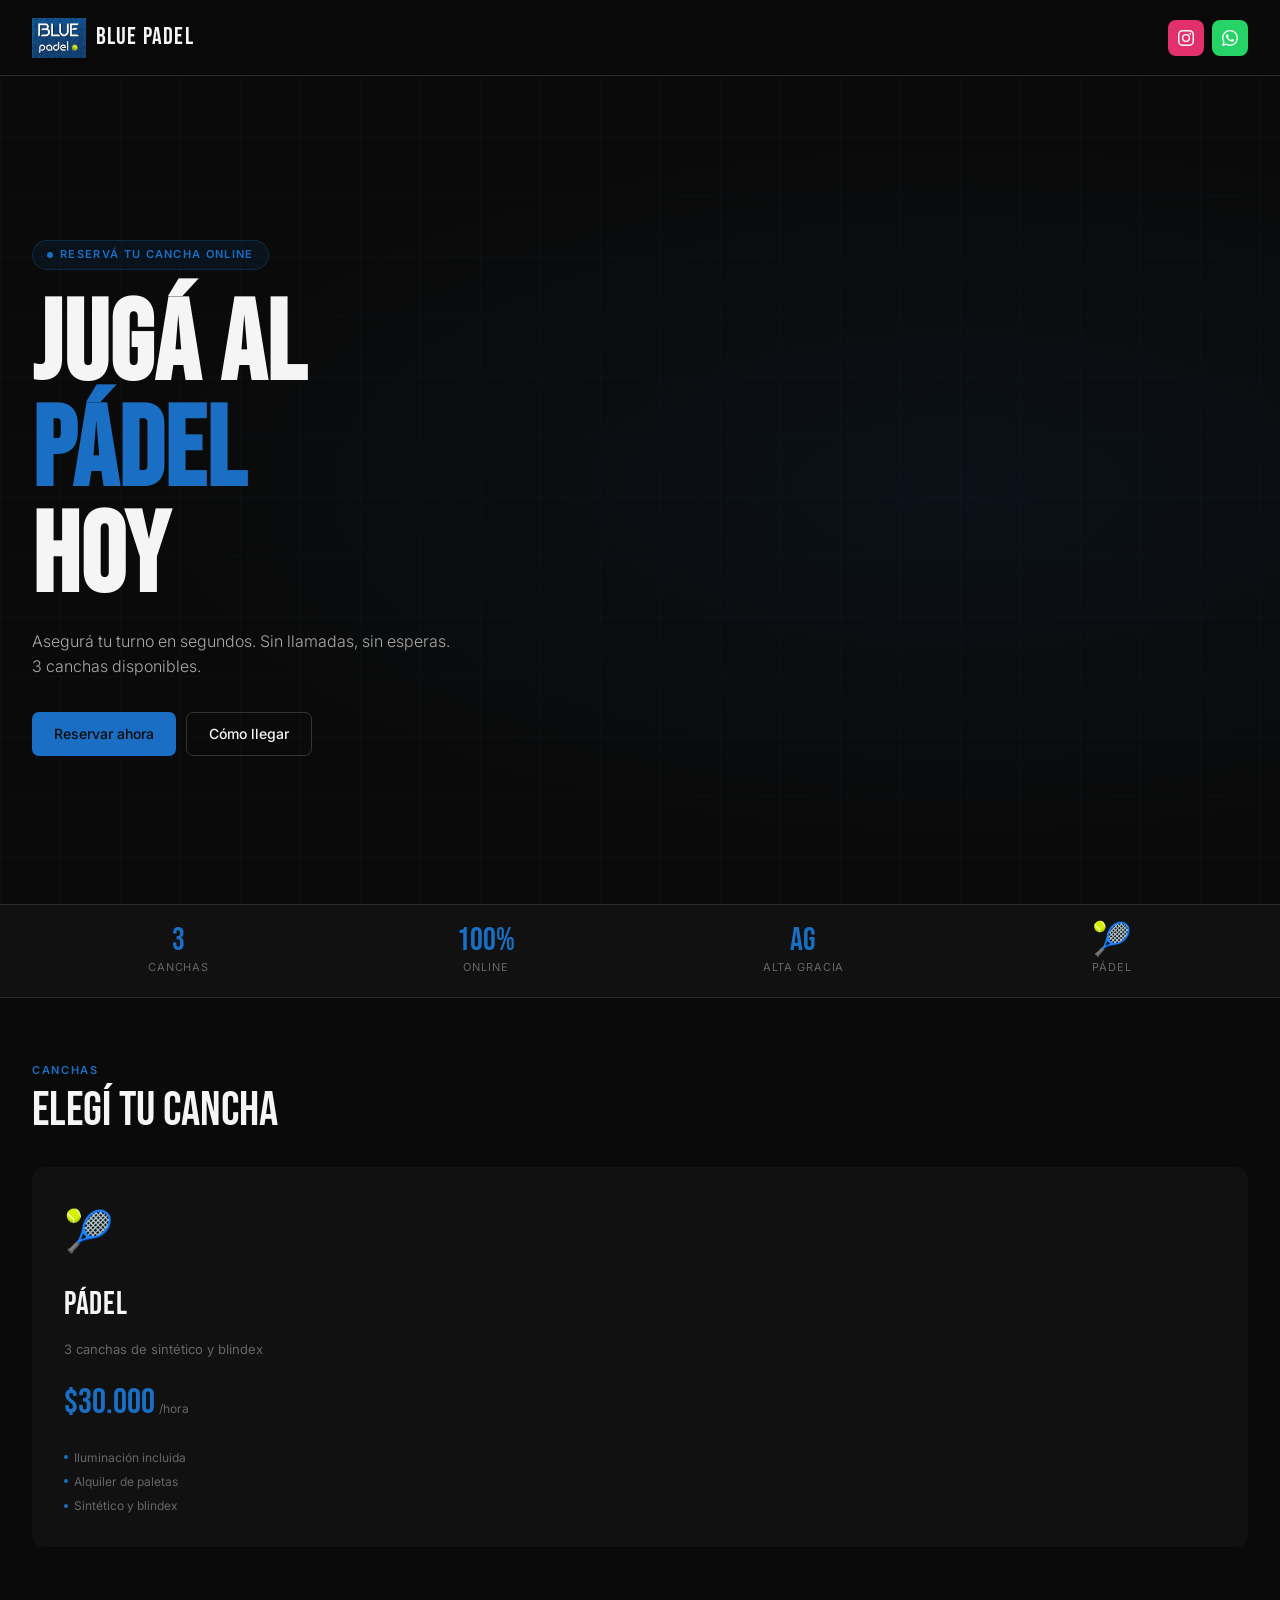
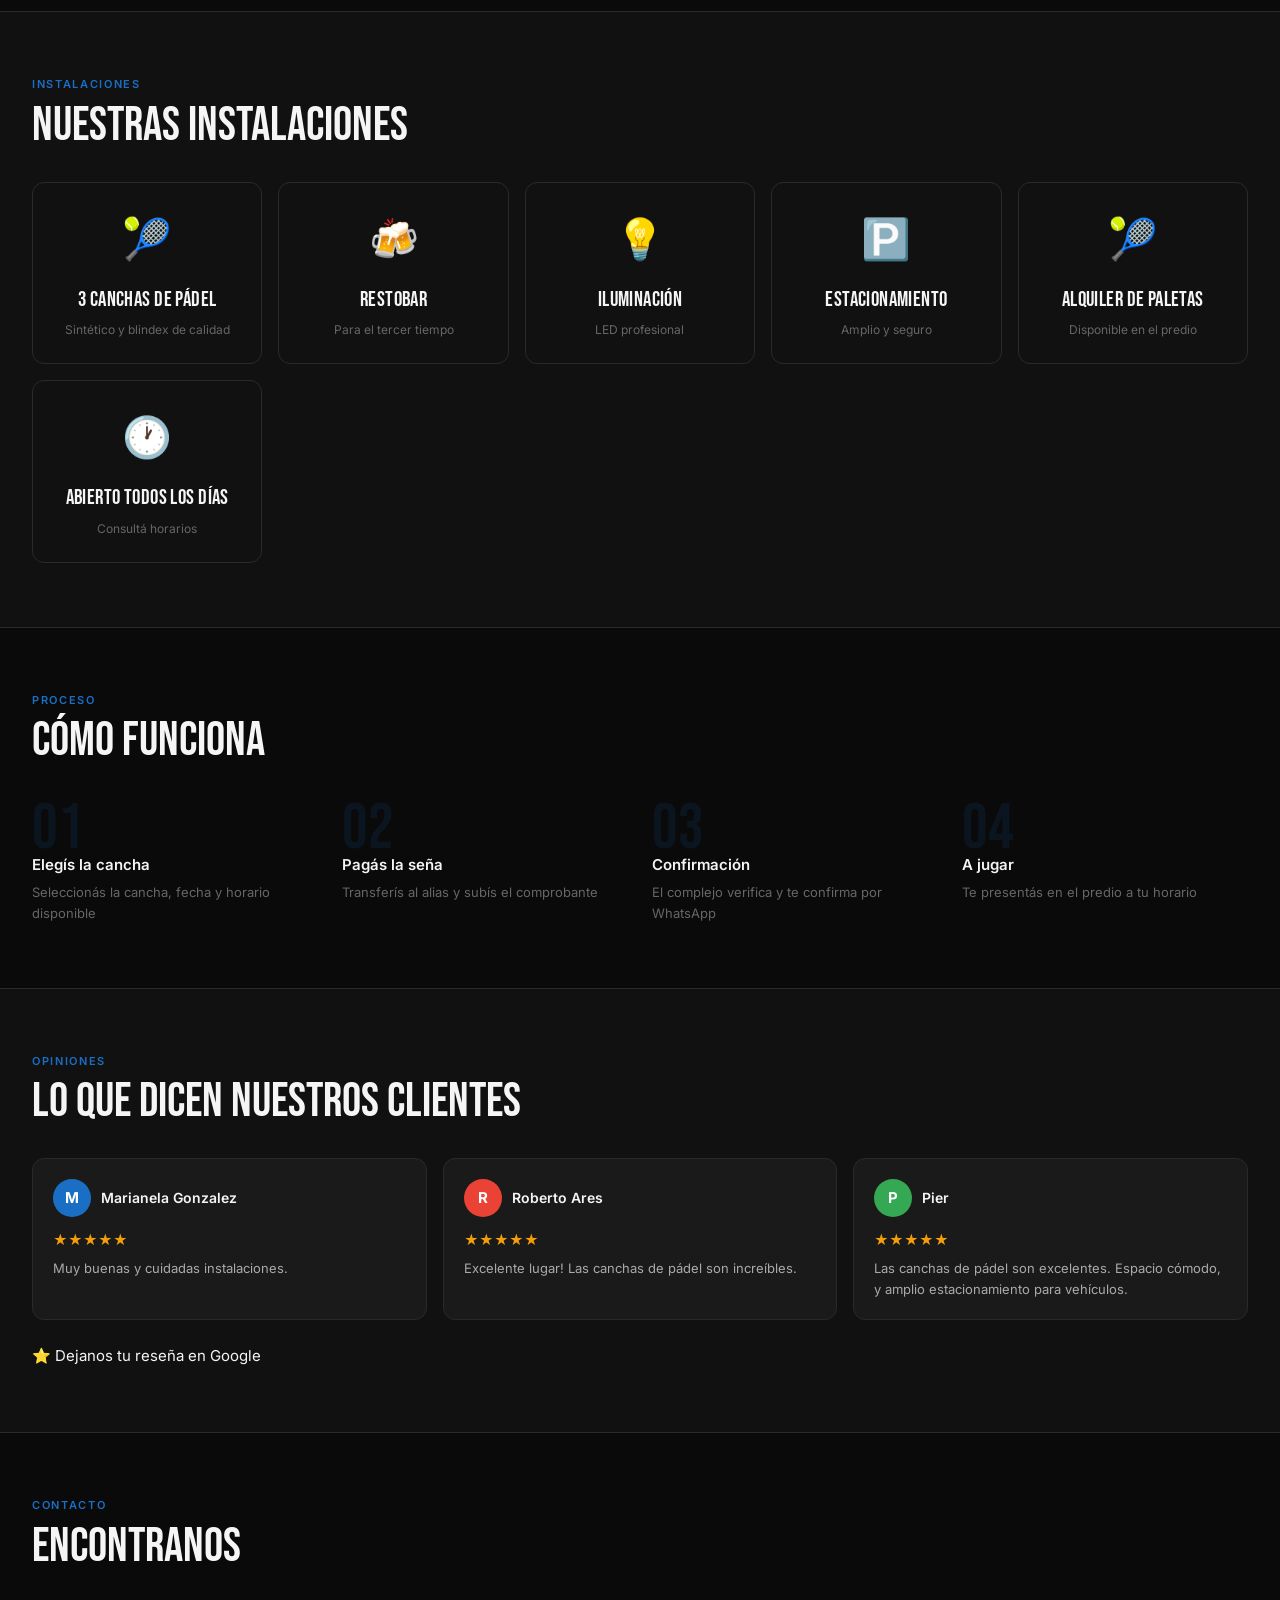
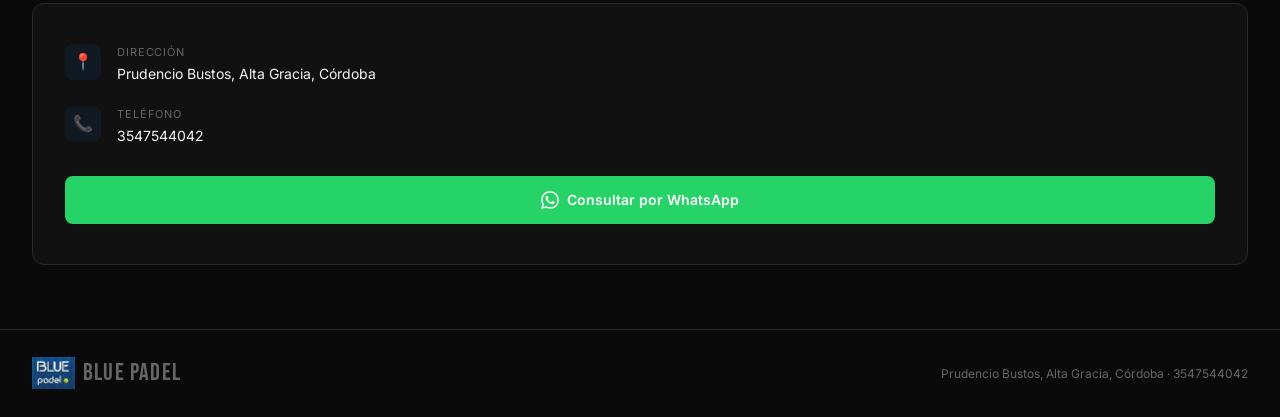
==== commit 750f234d: "fix link google maps" ====
--- a/index.html
+++ b/index.html
@@ -202,7 +202,7 @@
       <p style="font-size:13px;color:var(--text2);line-height:1.6;">Las canchas de pádel son excelentes. Espacio cómodo, y amplio estacionamiento para vehículos.</p>
     </div>
   </div>
-  <a href="https://www.google.com/maps/place/Blue+Padel/@-31.6495552,-64.4307911,960m/data=!3m2!1e3!4b1!4m6!3m5!1s0x942d5730e460534d:0x2aab6a268e8e647a!8m2!3d-31.6495598!4d-64.4282162" target="_blank" style="display:flex;align-items:center;justify-content:center;gap:8px;background:var(--bg3);border:1px solid var(--border2);border-radius:8px;padding:13px 24px;color:var(--text);font-size:14px;font-weight:600;text-decoration:none;transition:background 0.2s;">
+  <a href="https://www.google.com/maps/place/Blue+Padel/@-31.6495552,-64.4307911,960m/data=!3m1!1e3!4m8!3m7!1s0x942d5730e460534d:0x2aab6a268e8e647a!8m2!3d-31.6495598!4d-64.4282162!9m1!1b1!16s%2Fg%2F11s613890g?entry=ttu&g_ep=EgoyMDI2MDQwNS4wIKXMDSoASAFQAw%3D%3D;">
     ⭐ Dejanos tu reseña en Google
   </a>
 </section>
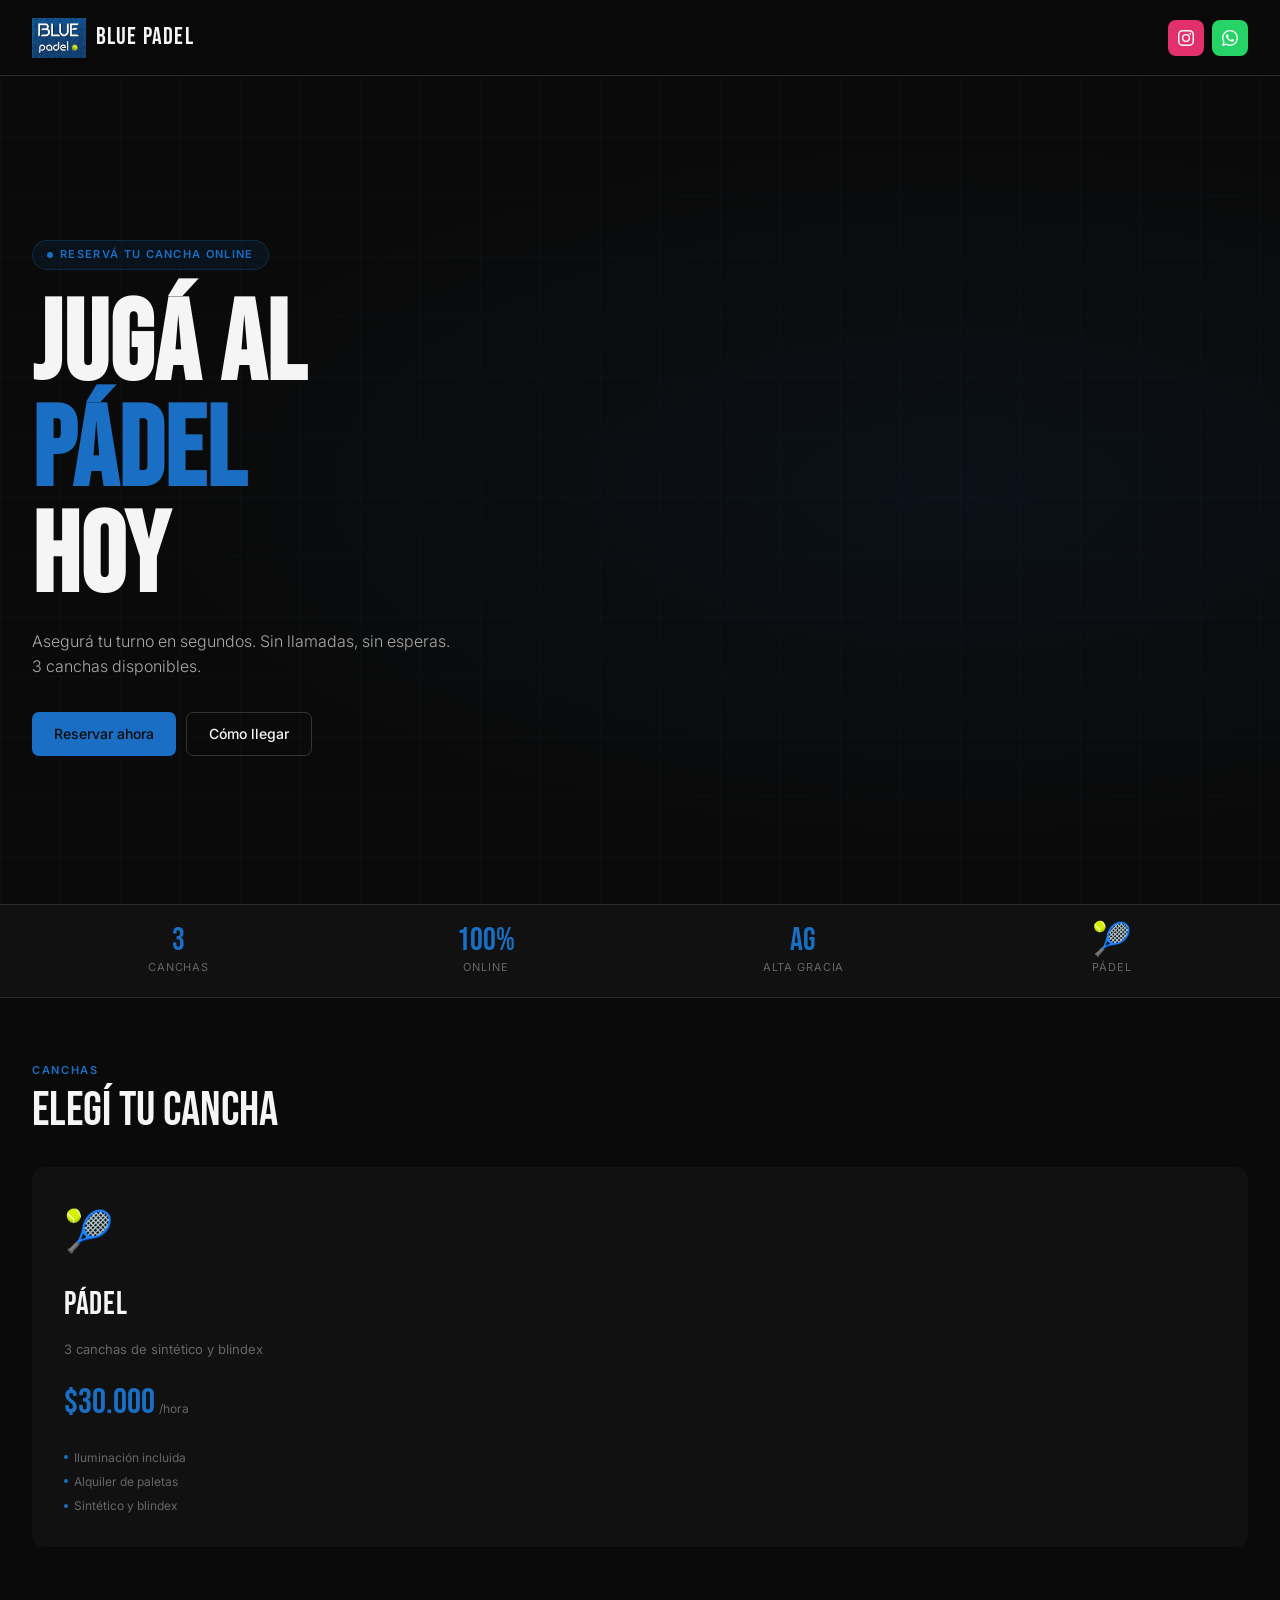
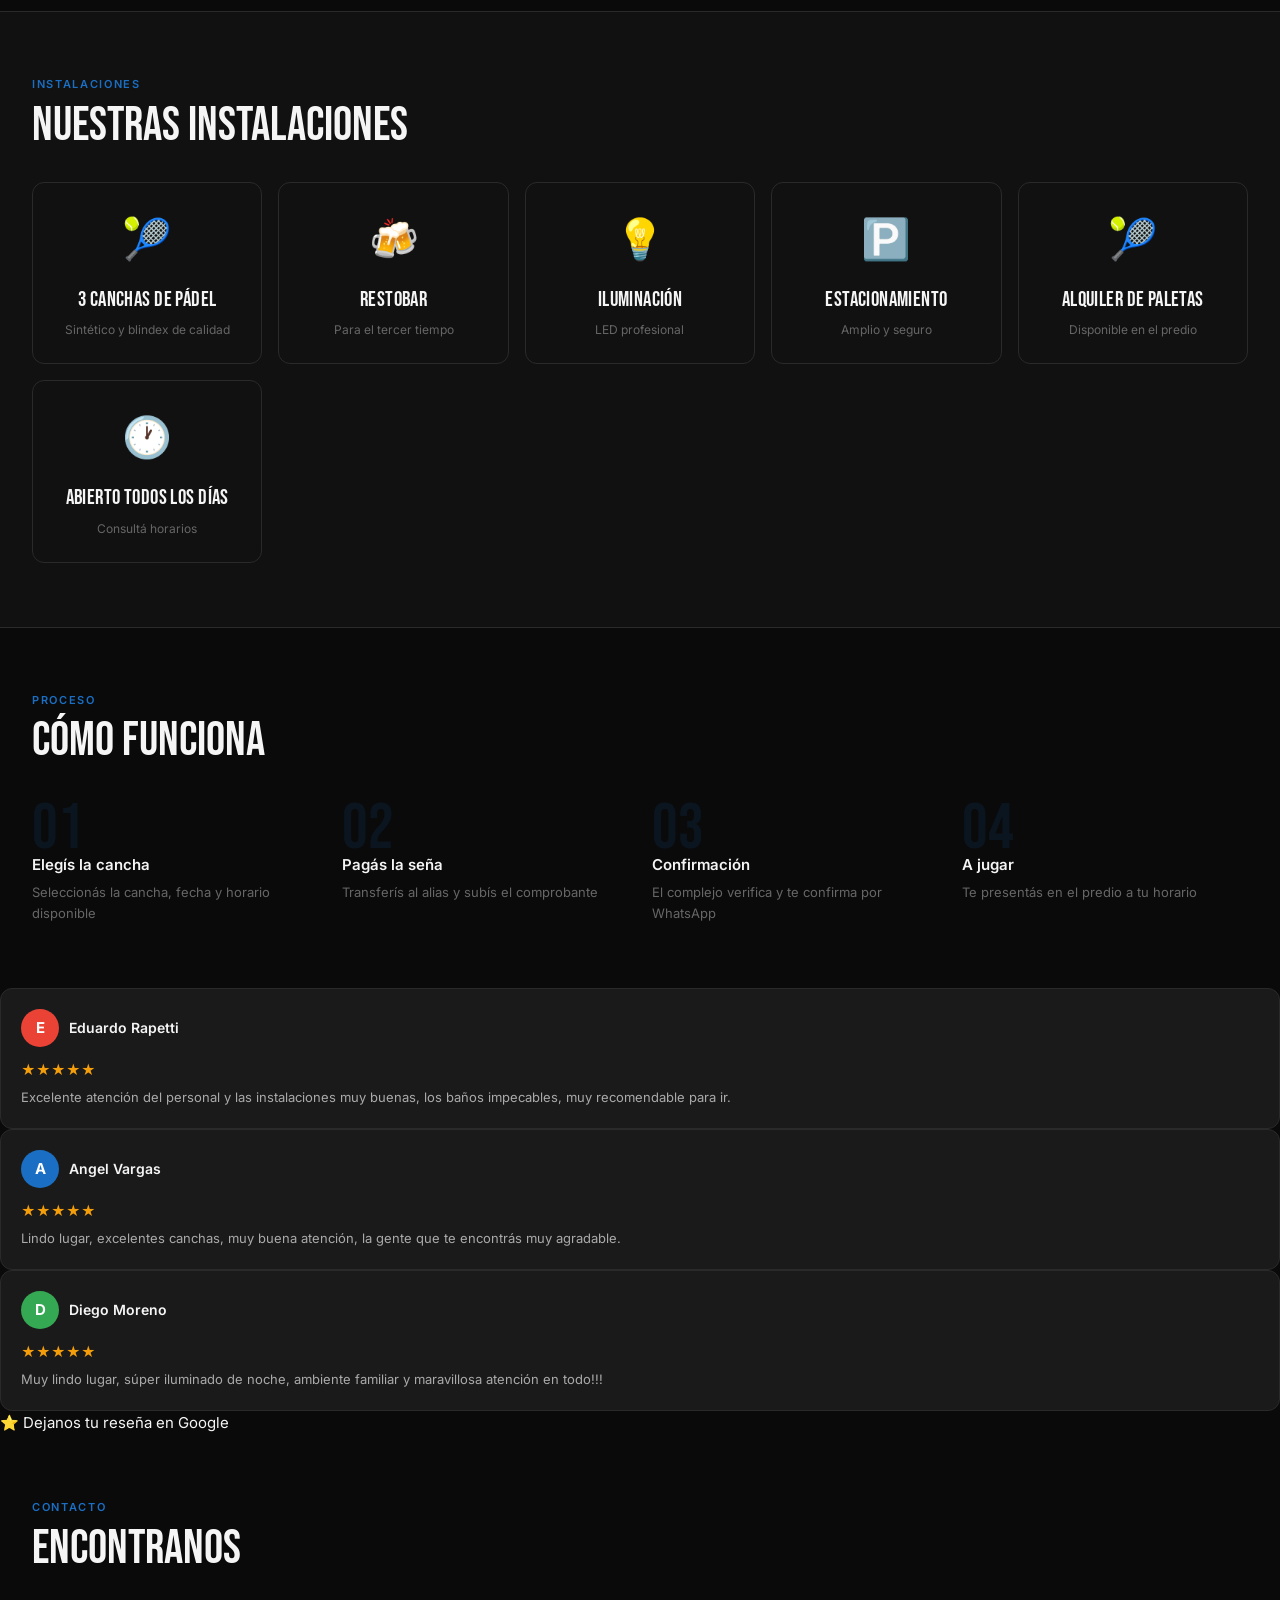
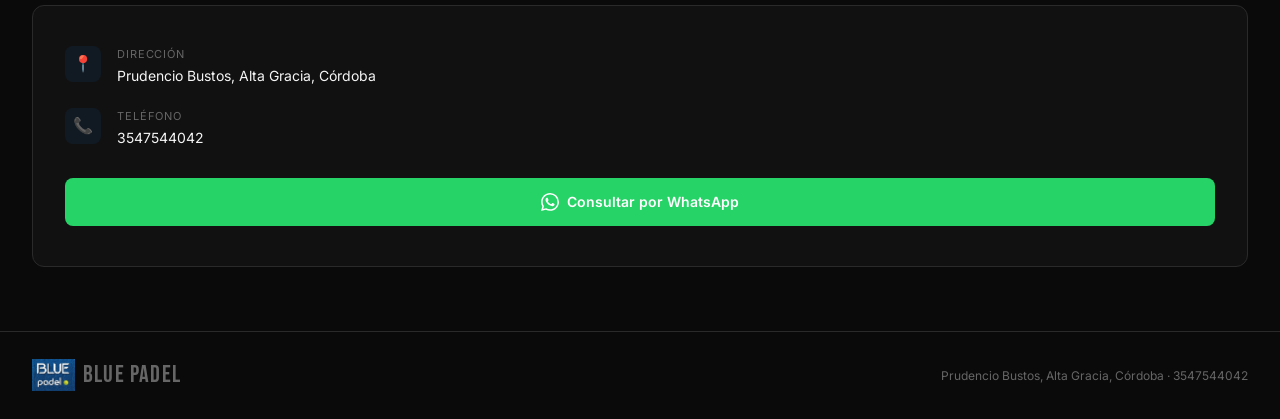
==== commit 6390c848: "actualizar reseñas blue padel" ====
--- a/index.html
+++ b/index.html
@@ -173,35 +173,30 @@
 </section>
 
 <!-- RESEÑAS -->
-<section class="section" style="background:var(--bg2); border-top:1px solid var(--border); border-bottom:1px solid var(--border);">
-  <div class="section-label">Opiniones</div>
-  <div class="section-title">Lo que dicen <span>nuestros clientes</span></div>
-  <div style="display:grid;grid-template-columns:repeat(auto-fit,minmax(260px,1fr));gap:1rem;margin-bottom:1.5rem;">
-    <div style="background:var(--bg3);border:1px solid var(--border);border-radius:12px;padding:1.25rem;">
-      <div style="display:flex;align-items:center;gap:10px;margin-bottom:0.75rem;">
-        <div style="width:38px;height:38px;border-radius:50%;background:#1a6fc4;display:flex;align-items:center;justify-content:center;font-weight:700;color:#fff;font-size:15px;">M</div>
-        <div style="font-size:14px;font-weight:600;">Marianela Gonzalez</div>
-      </div>
-      <div style="color:#f59e0b;font-size:14px;margin-bottom:6px;">★★★★★</div>
-      <p style="font-size:13px;color:var(--text2);line-height:1.6;">Muy buenas y cuidadas instalaciones.</p>
-    </div>
-    <div style="background:var(--bg3);border:1px solid var(--border);border-radius:12px;padding:1.25rem;">
-      <div style="display:flex;align-items:center;gap:10px;margin-bottom:0.75rem;">
-        <div style="width:38px;height:38px;border-radius:50%;background:#ea4335;display:flex;align-items:center;justify-content:center;font-weight:700;color:#fff;font-size:15px;">R</div>
-        <div style="font-size:14px;font-weight:600;">Roberto Ares</div>
-      </div>
-      <div style="color:#f59e0b;font-size:14px;margin-bottom:6px;">★★★★★</div>
-      <p style="font-size:13px;color:var(--text2);line-height:1.6;">Excelente lugar! Las canchas de pádel son increíbles.</p>
-    </div>
-    <div style="background:var(--bg3);border:1px solid var(--border);border-radius:12px;padding:1.25rem;">
-      <div style="display:flex;align-items:center;gap:10px;margin-bottom:0.75rem;">
-        <div style="width:38px;height:38px;border-radius:50%;background:#34a853;display:flex;align-items:center;justify-content:center;font-weight:700;color:#fff;font-size:15px;">P</div>
-        <div style="font-size:14px;font-weight:600;">Pier</div>
-      </div>
-      <div style="color:#f59e0b;font-size:14px;margin-bottom:6px;">★★★★★</div>
-      <p style="font-size:13px;color:var(--text2);line-height:1.6;">Las canchas de pádel son excelentes. Espacio cómodo, y amplio estacionamiento para vehículos.</p>
-    </div>
-  </div>
+<div style="background:var(--bg3);border:1px solid var(--border);border-radius:12px;padding:1.25rem;">
+  <div style="display:flex;align-items:center;gap:10px;margin-bottom:0.75rem;">
+    <div style="width:38px;height:38px;border-radius:50%;background:#ea4335;display:flex;align-items:center;justify-content:center;font-weight:700;color:#fff;font-size:15px;">E</div>
+    <div style="font-size:14px;font-weight:600;">Eduardo Rapetti</div>
+  </div>
+  <div style="color:#f59e0b;font-size:14px;margin-bottom:6px;">★★★★★</div>
+  <p style="font-size:13px;color:var(--text2);line-height:1.6;">Excelente atención del personal y las instalaciones muy buenas, los baños impecables, muy recomendable para ir.</p>
+</div>
+<div style="background:var(--bg3);border:1px solid var(--border);border-radius:12px;padding:1.25rem;">
+  <div style="display:flex;align-items:center;gap:10px;margin-bottom:0.75rem;">
+    <div style="width:38px;height:38px;border-radius:50%;background:#1a6fc4;display:flex;align-items:center;justify-content:center;font-weight:700;color:#fff;font-size:15px;">A</div>
+    <div style="font-size:14px;font-weight:600;">Angel Vargas</div>
+  </div>
+  <div style="color:#f59e0b;font-size:14px;margin-bottom:6px;">★★★★★</div>
+  <p style="font-size:13px;color:var(--text2);line-height:1.6;">Lindo lugar, excelentes canchas, muy buena atención, la gente que te encontrás muy agradable.</p>
+</div>
+<div style="background:var(--bg3);border:1px solid var(--border);border-radius:12px;padding:1.25rem;">
+  <div style="display:flex;align-items:center;gap:10px;margin-bottom:0.75rem;">
+    <div style="width:38px;height:38px;border-radius:50%;background:#34a853;display:flex;align-items:center;justify-content:center;font-weight:700;color:#fff;font-size:15px;">D</div>
+    <div style="font-size:14px;font-weight:600;">Diego Moreno</div>
+  </div>
+  <div style="color:#f59e0b;font-size:14px;margin-bottom:6px;">★★★★★</div>
+  <p style="font-size:13px;color:var(--text2);line-height:1.6;">Muy lindo lugar, súper iluminado de noche, ambiente familiar y maravillosa atención en todo!!!</p>
+</div>
   <a href="https://www.google.com/maps/place/Blue+Padel/@-31.6495552,-64.4307911,960m/data=!3m1!1e3!4m8!3m7!1s0x942d5730e460534d:0x2aab6a268e8e647a!8m2!3d-31.6495598!4d-64.4282162!9m1!1b1!16s%2Fg%2F11s613890g?entry=ttu&g_ep=EgoyMDI2MDQwNS4wIKXMDSoASAFQAw%3D%3D;">
     ⭐ Dejanos tu reseña en Google
   </a>
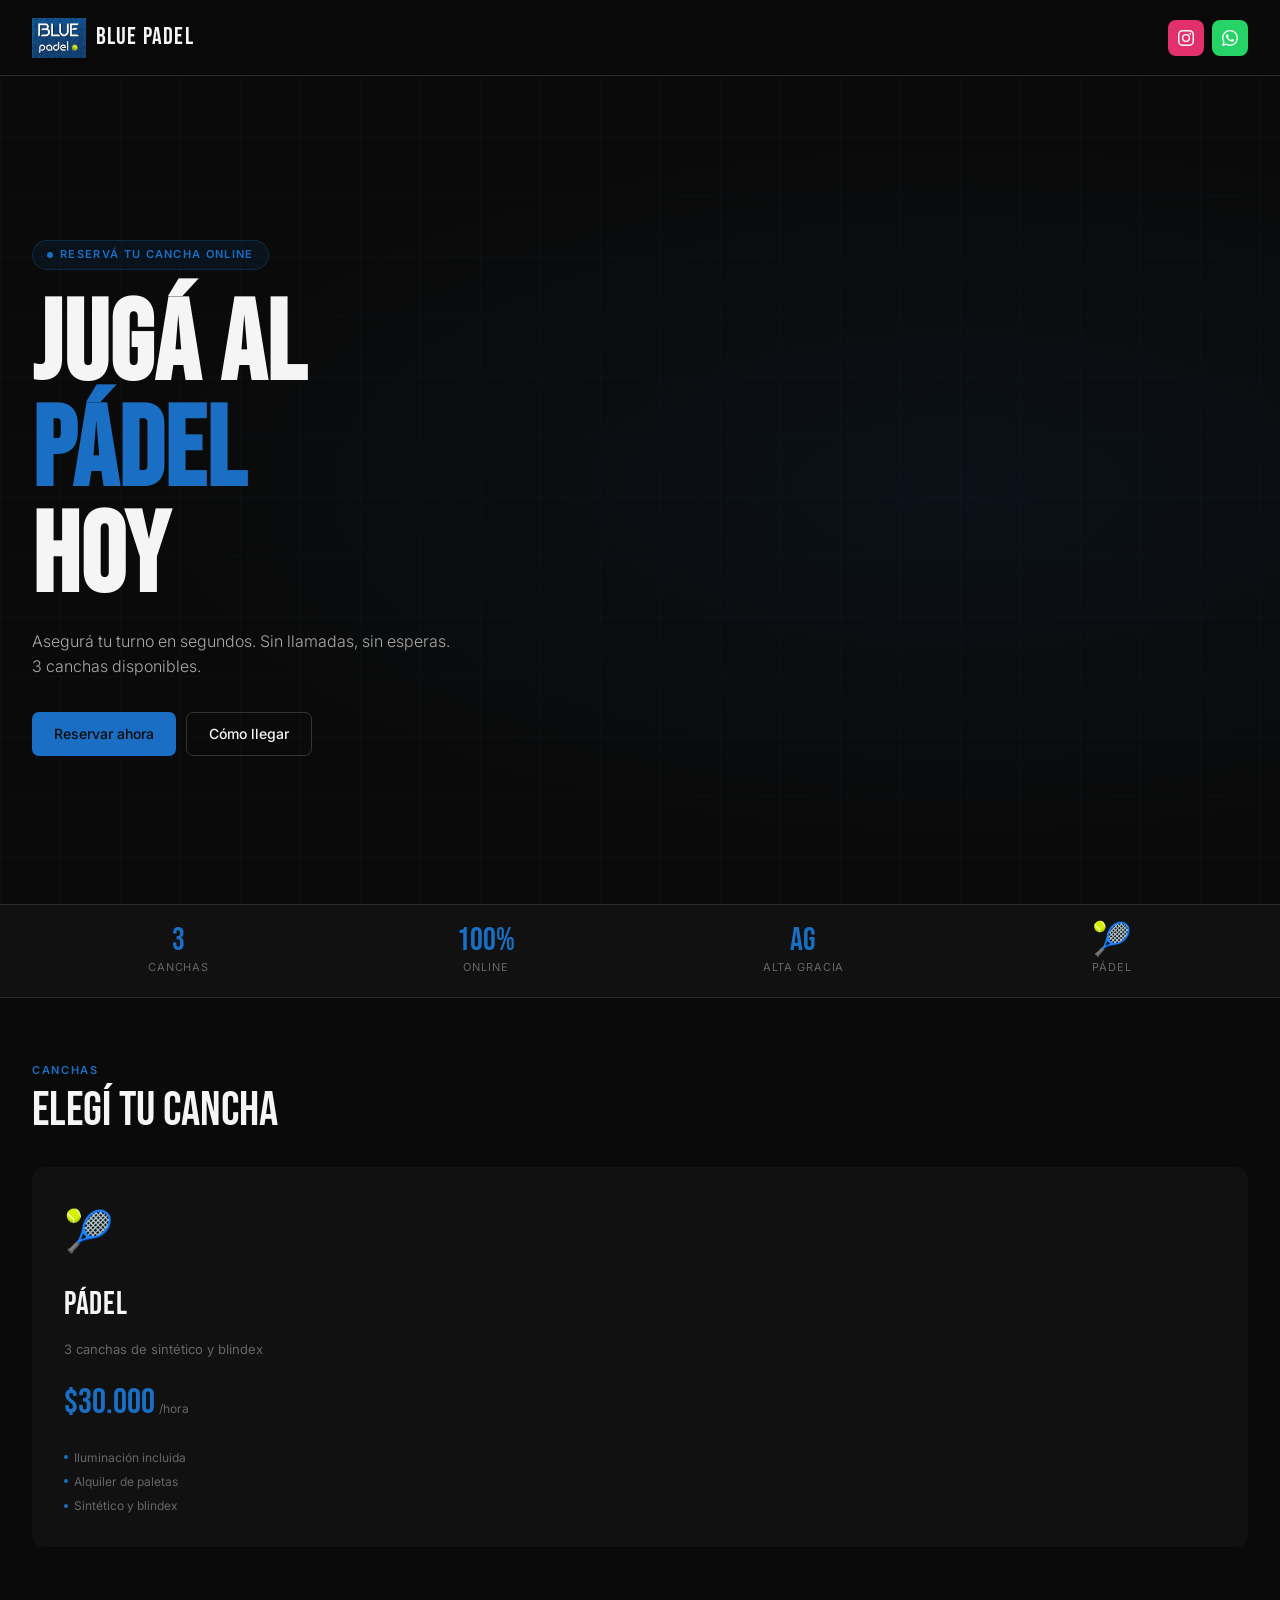
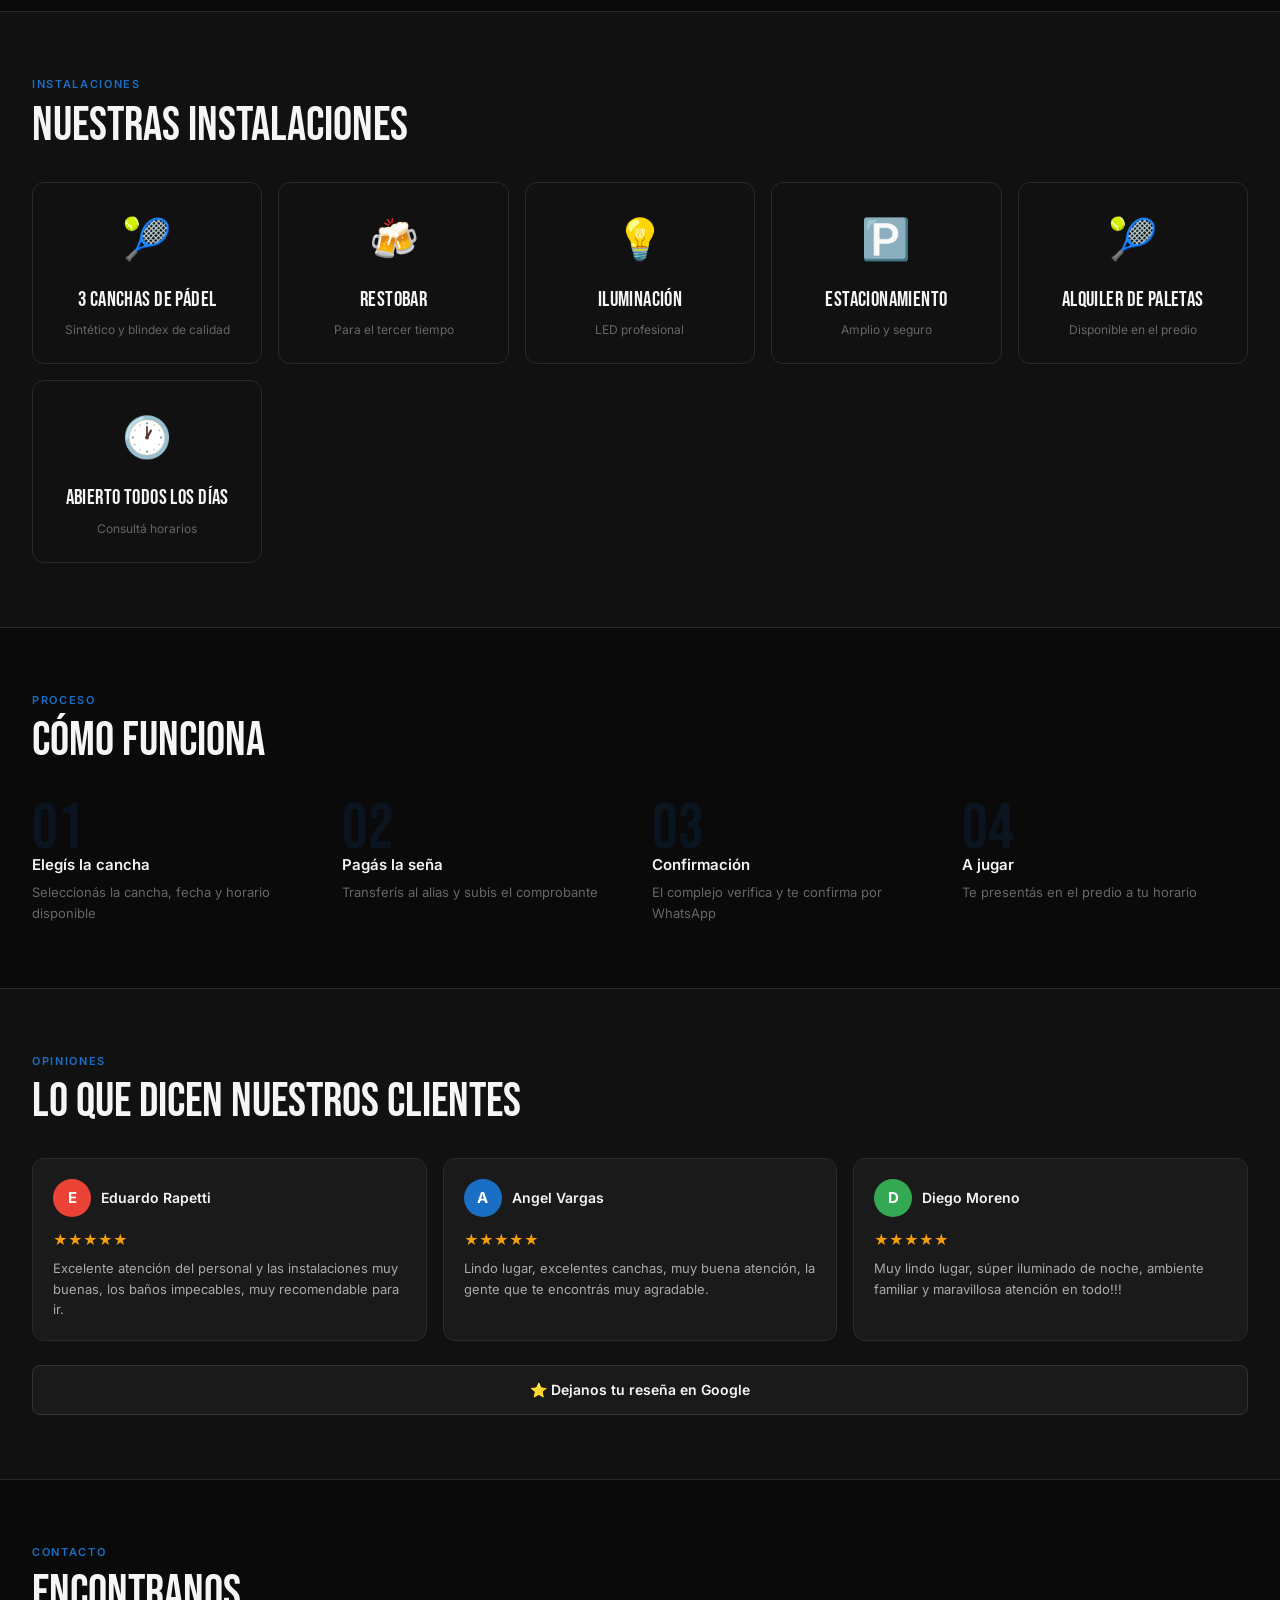
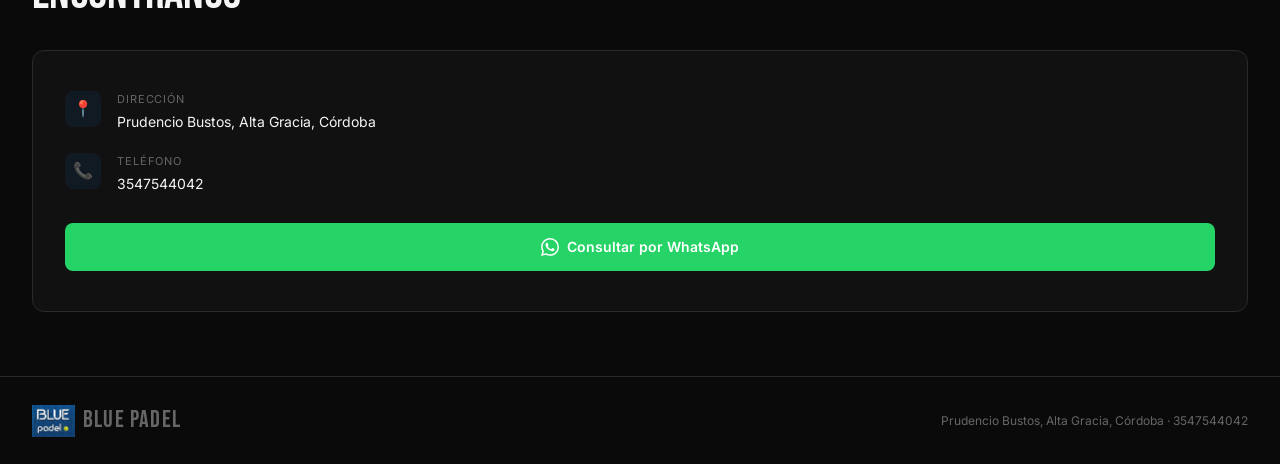
==== commit b2c9ac5d: "fix resenas y estructura" ====
--- a/index.html
+++ b/index.html
@@ -6,61 +6,20 @@
   <title>Blue Padel — Alta Gracia</title>
   <link rel="stylesheet" href="css/style.css"/>
   <style>
-    .hero {
-      min-height: 92vh;
-      display: flex;
-      flex-direction: column;
-      justify-content: center;
-      padding: 4rem 2rem 3rem;
-      position: relative;
-      overflow: hidden;
-    }
-    .hero-bg {
-      position: absolute; inset: 0;
-      background: radial-gradient(ellipse at 75% 50%, rgba(26,111,196,0.07) 0%, transparent 60%);
-      pointer-events: none;
-    }
-    .hero-grid {
-      position: absolute; inset: 0;
-      background-image:
-        linear-gradient(rgba(26,111,196,0.04) 1px, transparent 1px),
-        linear-gradient(90deg, rgba(26,111,196,0.04) 1px, transparent 1px);
-      background-size: 60px 60px;
-      pointer-events: none;
-    }
-    .hero-badge {
-      display: inline-flex; align-items: center; gap: 7px;
-      background: rgba(26,111,196,0.1);
-      border: 1px solid rgba(26,111,196,0.25);
-      color: var(--verde);
-      font-size: 11px; font-weight: 600;
-      letter-spacing: 0.12em; text-transform: uppercase;
-      padding: 5px 14px; border-radius: 100px;
-      margin-bottom: 1.5rem; width: fit-content;
-    }
+    .hero { min-height: 92vh; display: flex; flex-direction: column; justify-content: center; padding: 4rem 2rem 3rem; position: relative; overflow: hidden; }
+    .hero-bg { position: absolute; inset: 0; background: radial-gradient(ellipse at 75% 50%, rgba(26,111,196,0.07) 0%, transparent 60%); pointer-events: none; }
+    .hero-grid { position: absolute; inset: 0; background-image: linear-gradient(rgba(26,111,196,0.04) 1px, transparent 1px), linear-gradient(90deg, rgba(26,111,196,0.04) 1px, transparent 1px); background-size: 60px 60px; pointer-events: none; }
+    .hero-badge { display: inline-flex; align-items: center; gap: 7px; background: rgba(26,111,196,0.1); border: 1px solid rgba(26,111,196,0.25); color: var(--verde); font-size: 11px; font-weight: 600; letter-spacing: 0.12em; text-transform: uppercase; padding: 5px 14px; border-radius: 100px; margin-bottom: 1.5rem; width: fit-content; }
     .pulse { width:6px; height:6px; background:var(--verde); border-radius:50%; animation: pulse 2s infinite; }
     @keyframes pulse { 0%,100%{opacity:1} 50%{opacity:.3} }
-    .hero h1 {
-      font-family: 'Bebas Neue', sans-serif;
-      font-size: clamp(3.5rem, 10vw, 7rem);
-      line-height: 0.95; letter-spacing: 0.01em;
-      margin-bottom: 1rem; position: relative; z-index:1;
-    }
+    .hero h1 { font-family: 'Bebas Neue', sans-serif; font-size: clamp(3.5rem, 10vw, 7rem); line-height: 0.95; letter-spacing: 0.01em; margin-bottom: 1rem; position: relative; z-index:1; }
     .hero h1 span { color: var(--verde); }
     .hero p { font-size: 1rem; color: var(--text2); max-width: 420px; margin-bottom: 2rem; font-weight: 300; position:relative; z-index:1; }
     .hero-btns { display:flex; gap:10px; flex-wrap:wrap; position:relative; z-index:1; }
-
-    .stats-bar {
-      background: var(--bg2);
-      border-top: 1px solid var(--border);
-      border-bottom: 1px solid var(--border);
-      padding: 1.25rem 2rem;
-      display: flex; gap: 1rem; flex-wrap: wrap; justify-content: space-around;
-    }
+    .stats-bar { background: var(--bg2); border-top: 1px solid var(--border); border-bottom: 1px solid var(--border); padding: 1.25rem 2rem; display: flex; gap: 1rem; flex-wrap: wrap; justify-content: space-around; }
     .stat { text-align:center; }
     .stat-num { font-family:'Bebas Neue',sans-serif; font-size:2rem; color:var(--verde); line-height:1; }
     .stat-label { font-size:11px; color:var(--muted); text-transform:uppercase; letter-spacing:0.08em; margin-top:2px; }
-
     .sports-grid { display:grid; grid-template-columns: repeat(auto-fit, minmax(260px,1fr)); gap:1px; background:var(--border); border-radius:12px; overflow:hidden; }
     .sport-card { background:var(--bg2); padding:2rem; transition:background 0.2s; cursor:pointer; }
     .sport-card:hover { background:var(--bg3); }
@@ -72,23 +31,16 @@
     .features { margin-top:1rem; display:flex; flex-direction:column; gap:5px; }
     .feat { font-size:12px; color:var(--muted); display:flex; align-items:center; gap:6px; }
     .feat::before { content:''; width:4px; height:4px; background:var(--verde); border-radius:50%; flex-shrink:0; }
-
     .steps-grid { display:grid; grid-template-columns:repeat(auto-fit,minmax(180px,1fr)); gap:1.5rem; }
     .step-num { font-family:'Bebas Neue',sans-serif; font-size:4rem; color:rgba(26,111,196,0.12); line-height:1; margin-bottom:-0.5rem; }
     .step-title { font-size:15px; font-weight:600; margin-bottom:0.3rem; }
     .step-desc { font-size:13px; color:var(--muted); }
-
     .contact-card { background:var(--bg2); border:1px solid var(--border); border-radius:12px; padding:2.5rem 2rem; display:flex; flex-direction:column; gap:1.25rem; }
     .contact-row { display:flex; align-items:flex-start; gap:1rem; }
     .contact-icon { width:36px; height:36px; background:rgba(26,111,196,0.1); border-radius:8px; display:flex; align-items:center; justify-content:center; font-size:16px; flex-shrink:0; }
     .contact-lbl { font-size:11px; color:var(--muted); text-transform:uppercase; letter-spacing:0.08em; margin-bottom:2px; }
     .contact-val { font-size:14px; }
-    .whatsapp-btn {
-      display:flex; align-items:center; justify-content:center; gap:8px;
-      background:#25d366; color:#fff; font-weight:600; font-size:14px;
-      padding:13px 24px; border-radius:8px; border:none; cursor:pointer;
-      transition:opacity 0.2s; margin-top:0.5rem; text-decoration:none;
-    }
+    .whatsapp-btn { display:flex; align-items:center; justify-content:center; gap:8px; background:#25d366; color:#fff; font-weight:600; font-size:14px; padding:13px 24px; border-radius:8px; border:none; cursor:pointer; transition:opacity 0.2s; margin-top:0.5rem; text-decoration:none; }
     .whatsapp-btn:hover { opacity:0.88; }
   </style>
 </head>
@@ -109,7 +61,6 @@
   </div>
 </nav>
 
-<!-- HERO -->
 <section class="hero">
   <div class="hero-bg"></div>
   <div class="hero-grid"></div>
@@ -122,7 +73,6 @@
   </div>
 </section>
 
-<!-- STATS -->
 <div class="stats-bar">
   <div class="stat"><div class="stat-num">3</div><div class="stat-label">Canchas</div></div>
   <div class="stat"><div class="stat-num">100%</div><div class="stat-label">Online</div></div>
@@ -130,79 +80,63 @@
   <div class="stat"><div class="stat-num">🎾</div><div class="stat-label">Pádel</div></div>
 </div>
 
-<!-- DEPORTES -->
 <section class="section">
   <div class="section-label">Canchas</div>
   <div class="section-title">Elegí tu <span>cancha</span></div>
   <div class="sports-grid" id="sports-grid"></div>
 </section>
 
-<!-- INSTALACIONES -->
 <section class="section" style="background:var(--bg2); border-top:1px solid var(--border); border-bottom:1px solid var(--border);">
   <div class="section-label">Instalaciones</div>
   <div class="section-title">Nuestras <span>instalaciones</span></div>
   <div style="display:grid;grid-template-columns:repeat(auto-fit,minmax(200px,1fr));gap:1rem;" id="amenities-grid"></div>
 </section>
 
-<!-- CÓMO FUNCIONA -->
 <section class="section">
   <div class="section-label">Proceso</div>
   <div class="section-title">Cómo <span>funciona</span></div>
   <div class="steps-grid">
-    <div>
-      <div class="step-num">01</div>
-      <div class="step-title">Elegís la cancha</div>
-      <div class="step-desc">Seleccionás la cancha, fecha y horario disponible</div>
-    </div>
-    <div>
-      <div class="step-num">02</div>
-      <div class="step-title">Pagás la seña</div>
-      <div class="step-desc">Transferís al alias y subís el comprobante</div>
-    </div>
-    <div>
-      <div class="step-num">03</div>
-      <div class="step-title">Confirmación</div>
-      <div class="step-desc">El complejo verifica y te confirma por WhatsApp</div>
-    </div>
-    <div>
-      <div class="step-num">04</div>
-      <div class="step-title">A jugar</div>
-      <div class="step-desc">Te presentás en el predio a tu horario</div>
-    </div>
-  </div>
-</section>
-
-<!-- RESEÑAS -->
-<div style="background:var(--bg3);border:1px solid var(--border);border-radius:12px;padding:1.25rem;">
-  <div style="display:flex;align-items:center;gap:10px;margin-bottom:0.75rem;">
-    <div style="width:38px;height:38px;border-radius:50%;background:#ea4335;display:flex;align-items:center;justify-content:center;font-weight:700;color:#fff;font-size:15px;">E</div>
-    <div style="font-size:14px;font-weight:600;">Eduardo Rapetti</div>
-  </div>
-  <div style="color:#f59e0b;font-size:14px;margin-bottom:6px;">★★★★★</div>
-  <p style="font-size:13px;color:var(--text2);line-height:1.6;">Excelente atención del personal y las instalaciones muy buenas, los baños impecables, muy recomendable para ir.</p>
-</div>
-<div style="background:var(--bg3);border:1px solid var(--border);border-radius:12px;padding:1.25rem;">
-  <div style="display:flex;align-items:center;gap:10px;margin-bottom:0.75rem;">
-    <div style="width:38px;height:38px;border-radius:50%;background:#1a6fc4;display:flex;align-items:center;justify-content:center;font-weight:700;color:#fff;font-size:15px;">A</div>
-    <div style="font-size:14px;font-weight:600;">Angel Vargas</div>
-  </div>
-  <div style="color:#f59e0b;font-size:14px;margin-bottom:6px;">★★★★★</div>
-  <p style="font-size:13px;color:var(--text2);line-height:1.6;">Lindo lugar, excelentes canchas, muy buena atención, la gente que te encontrás muy agradable.</p>
-</div>
-<div style="background:var(--bg3);border:1px solid var(--border);border-radius:12px;padding:1.25rem;">
-  <div style="display:flex;align-items:center;gap:10px;margin-bottom:0.75rem;">
-    <div style="width:38px;height:38px;border-radius:50%;background:#34a853;display:flex;align-items:center;justify-content:center;font-weight:700;color:#fff;font-size:15px;">D</div>
-    <div style="font-size:14px;font-weight:600;">Diego Moreno</div>
-  </div>
-  <div style="color:#f59e0b;font-size:14px;margin-bottom:6px;">★★★★★</div>
-  <p style="font-size:13px;color:var(--text2);line-height:1.6;">Muy lindo lugar, súper iluminado de noche, ambiente familiar y maravillosa atención en todo!!!</p>
-</div>
-  <a href="https://www.google.com/maps/place/Blue+Padel/@-31.6495552,-64.4307911,960m/data=!3m1!1e3!4m8!3m7!1s0x942d5730e460534d:0x2aab6a268e8e647a!8m2!3d-31.6495598!4d-64.4282162!9m1!1b1!16s%2Fg%2F11s613890g?entry=ttu&g_ep=EgoyMDI2MDQwNS4wIKXMDSoASAFQAw%3D%3D;">
+    <div><div class="step-num">01</div><div class="step-title">Elegís la cancha</div><div class="step-desc">Seleccionás la cancha, fecha y horario disponible</div></div>
+    <div><div class="step-num">02</div><div class="step-title">Pagás la seña</div><div class="step-desc">Transferís al alias y subís el comprobante</div></div>
+    <div><div class="step-num">03</div><div class="step-title">Confirmación</div><div class="step-desc">El complejo verifica y te confirma por WhatsApp</div></div>
+    <div><div class="step-num">04</div><div class="step-title">A jugar</div><div class="step-desc">Te presentás en el predio a tu horario</div></div>
+  </div>
+</section>
+
+<section class="section" style="background:var(--bg2); border-top:1px solid var(--border); border-bottom:1px solid var(--border);">
+  <div class="section-label">Opiniones</div>
+  <div class="section-title">Lo que dicen <span>nuestros clientes</span></div>
+  <div style="display:grid;grid-template-columns:repeat(auto-fit,minmax(260px,1fr));gap:1rem;margin-bottom:1.5rem;">
+    <div style="background:var(--bg3);border:1px solid var(--border);border-radius:12px;padding:1.25rem;">
+      <div style="display:flex;align-items:center;gap:10px;margin-bottom:0.75rem;">
+        <div style="width:38px;height:38px;border-radius:50%;background:#ea4335;display:flex;align-items:center;justify-content:center;font-weight:700;color:#fff;font-size:15px;">E</div>
+        <div style="font-size:14px;font-weight:600;">Eduardo Rapetti</div>
+      </div>
+      <div style="color:#f59e0b;font-size:14px;margin-bottom:6px;">★★★★★</div>
+      <p style="font-size:13px;color:var(--text2);line-height:1.6;">Excelente atención del personal y las instalaciones muy buenas, los baños impecables, muy recomendable para ir.</p>
+    </div>
+    <div style="background:var(--bg3);border:1px solid var(--border);border-radius:12px;padding:1.25rem;">
+      <div style="display:flex;align-items:center;gap:10px;margin-bottom:0.75rem;">
+        <div style="width:38px;height:38px;border-radius:50%;background:#1a6fc4;display:flex;align-items:center;justify-content:center;font-weight:700;color:#fff;font-size:15px;">A</div>
+        <div style="font-size:14px;font-weight:600;">Angel Vargas</div>
+      </div>
+      <div style="color:#f59e0b;font-size:14px;margin-bottom:6px;">★★★★★</div>
+      <p style="font-size:13px;color:var(--text2);line-height:1.6;">Lindo lugar, excelentes canchas, muy buena atención, la gente que te encontrás muy agradable.</p>
+    </div>
+    <div style="background:var(--bg3);border:1px solid var(--border);border-radius:12px;padding:1.25rem;">
+      <div style="display:flex;align-items:center;gap:10px;margin-bottom:0.75rem;">
+        <div style="width:38px;height:38px;border-radius:50%;background:#34a853;display:flex;align-items:center;justify-content:center;font-weight:700;color:#fff;font-size:15px;">D</div>
+        <div style="font-size:14px;font-weight:600;">Diego Moreno</div>
+      </div>
+      <div style="color:#f59e0b;font-size:14px;margin-bottom:6px;">★★★★★</div>
+      <p style="font-size:13px;color:var(--text2);line-height:1.6;">Muy lindo lugar, súper iluminado de noche, ambiente familiar y maravillosa atención en todo!!!</p>
+    </div>
+  </div>
+  <a href="https://maps.app.goo.gl/AZxGtHuBUDdSgRan9" target="_blank" style="display:flex;align-items:center;justify-content:center;gap:8px;background:var(--bg3);border:1px solid var(--border2);border-radius:8px;padding:13px 24px;color:var(--text);font-size:14px;font-weight:600;text-decoration:none;transition:background 0.2s;">
     ⭐ Dejanos tu reseña en Google
   </a>
 </section>
 
-<!-- CONTACTO -->
 <section class="section">
   <div class="section-label">Contacto</div>
   <div class="section-title">Encontranos</div>
